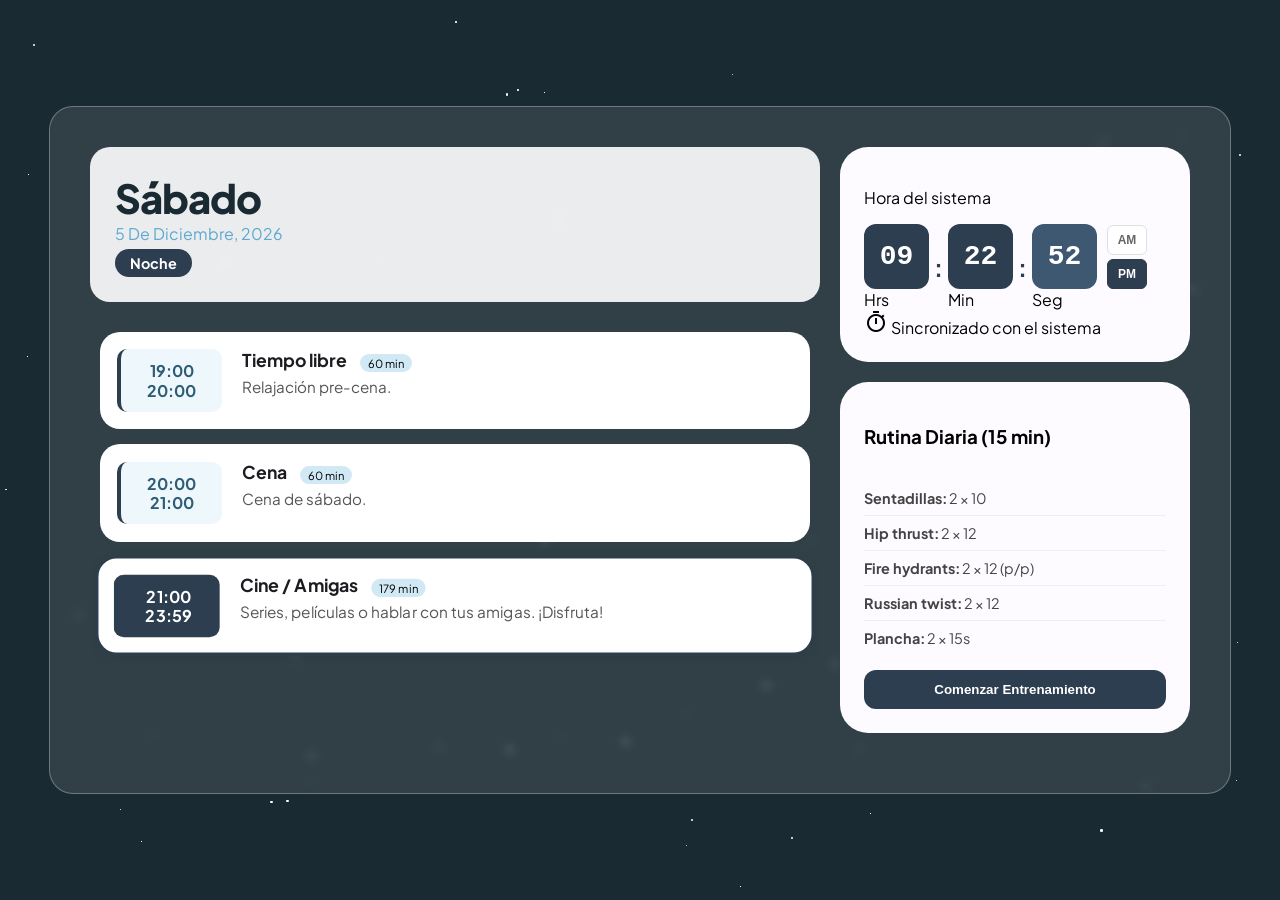
==== index.html @ 940fd36d "primer commit" ====
<!doctype html>
<html lang="es">

<head>
  <meta charset="UTF-8" />
  <meta name="viewport" content="width=device-width, initial-scale=1.0" />
  <title>New year New me</title>
  <link rel="stylesheet" href="style.css" />
  <link href="https://fonts.googleapis.com/icon?family=Material+Icons" rel="stylesheet" />
  <link rel="icon" type="image/png" href="assets/a1.png">
</head>

<body>
  <div id="stars-container"></div>

  <div class="main-container">
    <section class="tasks-section">
      <div class="header-main-card">
        <div class="date-info">
          <h2 id="current-day-title">Lunes</h2>
          <p id="current-full-date" class="date-subtitle">7 de marzo, 2026</p>
        </div>
        <div class="time-phase-badge" id="phase-badge">Mañana</div>
      </div>

      <div id="schedule-container" class="scrollable-list"></div>
    </section>

    <aside class="widgets-section">
      <div class="widget time-picker">
        <p class="label">Hora del sistema</p>
        <div class="time-inputs">
          <div class="time-box">
            <div id="hour-display" class="time-val">00</div>
            <span>Hrs</span>
          </div>
          <div class="separator">:</div>
          <div class="time-box">
            <div id="minute-display" class="time-val">00</div>
            <span>Min</span>
          </div>
          <div class="separator">:</div>
          <div class="time-box">
            <div id="second-display" class="time-val sec">00</div>
            <span>Seg</span>
          </div>
          <div class="am-pm">
            <button id="am-indicator">AM</button>
            <button id="pm-indicator">PM</button>
          </div>
        </div>
        <div class="widget-footer">
          <span class="material-icons">timer</span>
          <span class="sync-text">Sincronizado con el sistema</span>
        </div>
      </div>

      <div class="widget dialog-card">
        <div class="exercise-panel">
          <h3>Rutina Diaria (15 min)</h3>
          <ul class="exercise-list">
            <li><strong>Sentadillas:</strong> 2 × 10</li>
            <li><strong>Hip thrust:</strong> 2 × 12</li>
            <li><strong>Fire hydrants:</strong> 2 × 12 (p/p)</li>
            <li><strong>Russian twist:</strong> 2 × 12</li>
            <li><strong>Plancha:</strong> 2 × 15s</li>
          </ul>
          <button id="start-workout" class="btn-primary" onclick="window.location.href ='entrenamiento.html'"> Comenzar
            Entrenamiento </button>
        </div>
      </div>
    </aside>
  </div>

  <script src="index.js"></script>
</body>

</html>
---- style.css ----
/* =========================================
   1. FUENTES Y VARIABLES GLOBALES
   ========================================= */
@import url('https://fonts.googleapis.com/css2?family=Plus+Jakarta+Sans:wght@400;600;800&display=swap');

:root {
    /* Colores base que el JS sobreescribirá según la hora */
    --bg-actual: #4699c2;       /* Fondo de la página */
    --reloj-actual: #7dc3e6;    /* Color de los bloques del reloj */
    --reloj-sec: #5da9d1;       /* Color del bloque de segundos */
    --accent-blue: #7dc3e6;
    --card-bg: #fdfbff;
    --text-main: #1c1b1f;
    
    /* Paleta Sunset (para referencia) */
    --sunset-orange: #ff7e5f;
    --sunset-pink: #feb47b;
    --sunset-red: #e94e33;
}

/* =========================================
   2. ESTILOS DE CUERPO Y ESTRUCTURA
   ========================================= */

   body, html {
    overflow-x: hidden; /* Bloquea el movimiento lateral */
    width: 100%;
}


body {
    font-family: 'Plus Jakarta Sans', sans-serif;
    background-color: var(--bg-actual); /* Cambia por JS */
    transition: background-color 0.8s ease; /* Transición suave */
    display: flex;
    justify-content: center;
    align-items: center;
    min-height: 100vh;
    margin: 0;
}

.main-container {
    display: grid;
    grid-template-columns: 1fr 350px;
    gap: 20px;
    width: 90%;
    max-width: 1100px;
    padding: 40px;
    background: rgba(255, 255, 255, 0.1);
    border-radius: 24px;
    border: 1px solid rgba(255,255,255,0.3);
    backdrop-filter: blur(5px);
    z-index: 1;
}

/* =========================================
   3. CABECERA Y FECHA
   ========================================= */
.header-main-card {
    display: flex;
    flex-direction: column;
    align-items: flex-start;
    gap: 5px;
    padding: 25px;
    background: rgba(255, 255, 255, 0.9);
    border-radius: 20px;
    margin-bottom: 20px;
}

h2#current-day-title {
    font-weight: 800;
    font-size: 2.5rem;
    letter-spacing: -1px;
    margin: 0;
    color: #1a2a33;
}

#current-full-date {
    font-weight: 400;
    font-size: 1rem;
    color: #5da9d1;
    margin: 0;
    text-transform: capitalize;
}

.time-phase-badge {
    background: var(--reloj-actual); /* Cambia por JS */
    color: white;
    padding: 5px 15px;
    border-radius: 20px;
    font-size: 0.9em;
    font-weight: bold;
    transition: background 0.5s ease;
}

/* =========================================
   4. RELOJ (WIDGET)
   ========================================= */
.widget {
    background: var(--card-bg);
    border-radius: 28px;
    padding: 24px;
    margin-bottom: 20px;
}

.time-inputs {
    display: flex;
    align-items: center;
    gap: 5px;
    margin-top: 15px;
}

/* Bloques con número (Mantenemos fondo y color blanco) */
.time-val {
    font-family: 'Courier New', Courier, monospace;
    width: 65px;
    height: 65px;
    background-color: var(--reloj-actual) !important; /* Dinámico por JS */
    border-radius: 12px;
    font-size: 28px;
    font-weight: bold;
    display: flex;
    justify-content: center;
    align-items: center;
    color: white !important;
    transition: background-color 0.5s ease;
}

.time-val.sec {
    background-color: var(--reloj-sec) !important; /* Dinámico por JS */
}

.separator {
    font-size: 24px;
    font-weight: bold;
    color: var(--reloj-actual);
    transition: color 0.5s ease;
}

/* Indicadores AM/PM */
.am-pm {
    display: flex;
    flex-direction: column;
    justify-content: center;
    gap: 4px;
    margin-left: 5px;
    margin-top: -20px;
}

.am-pm button {
    width: 40px;
    height: 30px;
    border: 1px solid #e0e0e0;
    background: white;
    font-size: 12px;
    font-weight: bold;
    border-radius: 6px;
    color: #666;
    pointer-events: none;
}

.am-pm button.active {
    background: var(--reloj-actual);
    color: white;
    border-color: var(--reloj-actual);
}

/* =========================================
   5. LISTA DE TAREAS Y SCROLL
   ========================================= */
.scrollable-list {
    max-height: 65vh;
    overflow-y: auto;
    padding-right: 10px;
}

.scrollable-list::-webkit-scrollbar {
    width: 6px;
}

.scrollable-list::-webkit-scrollbar-thumb {
    background: rgba(0,0,0,0.1);
    border-radius: 10px;
}

.task-card {
    width: 100%; /* Ocupa todo el ancho disponible del padre */
    display: flex;
    align-items: center;
    background: #fff;
    border-radius: 20px !important;
    padding: 15px;
    box-sizing: border-box; /* Fundamental: incluye el padding y borde en el ancho total */
    position: relative;
    border: 2px solid transparent; /* Reserva el espacio para cuando se active */
    transition: transform 0.3s ease, box-shadow 0.3s ease;
    overflow: hidden; /* Corta cualquier cosa que quiera generar scroll interno */
}

/* Ajuste específico para la Tarea Activa */
.task-card.active-now {
    border-color: var(--reloj-actual) !important;
    background-color: #fff;
    transform: scale(1.01);
    box-shadow: 0 4px 15px rgba(0,0,0,0.05);
}




/* Evita que el texto cause scrolls extraños */

.task-info {
    flex: 1; /* Ocupa el resto del espacio */
    padding-left: 20px; /* <--- Esto separa el texto del cuadro de las horas */
    display: flex;
    flex-direction: column;
    justify-content: center;
}

.task-info p {
    margin-top: 5px;
    color: #555;
    line-height: 1.4;
    font-size: 0.95rem;
}
/* Asegurar que el indicador lateral de la tarea activa resalte */
.task-card.active-now .time-tag {
    background: var(--reloj-actual);
    color: white;
}

.time-tag {
    background: #eef7fb;
    color: #2c5d75;
    padding: 12px 8px;
    border-radius: 10px;
    font-weight: bold;
    min-width: 85px;
    text-align: center;
    display: flex;
    flex-direction: column;
    justify-content: center;
    line-height: 1.2;
    border-left: 4px solid var(--reloj-actual);
}

.task-info strong {
    font-size: 1.1rem;
    color: var(--text-main);
}


.duration-pill {
    font-size: 0.7em;
    background: #d1e9f5;
    padding: 2px 8px;
    border-radius: 10px;
    margin-left: 10px;
    vertical-align: middle;
}

/* Tarea Activa (Resaltado dinámico) */

/* =========================================
   6. ESTRELLAS Y EFECTOS
   ========================================= */
#stars-container {
    position: fixed;
    top: 0;
    left: 0;
    width: 100%;
    height: 100%;
    z-index: 0;
    pointer-events: none;
    opacity: 0; /* JS la activa solo de noche */
    transition: opacity 2s ease;
}

.star {
    position: absolute;
    background: white;
    border-radius: 50%;
    animation: twinkle var(--duration) infinite ease-in-out;
}

@keyframes twinkle {
    0%, 100% { opacity: 0.3; transform: scale(1); }
    50% { opacity: 1; transform: scale(1.2); }
}

#schedule-container {
    width: 100%;
    display: flex;
    flex-direction: column;
    gap: 15px; /* Espacio uniforme entre tarjetas */
    padding: 10px;
    box-sizing: border-box;
    overflow-x: hidden; /* Elimina cualquier scroll lateral accidental */
}

/* Si tenías alguna regla que quitaba bordes al primero, la anulamos */
#schedule-container .task-card:first-child {
    border-top-left-radius: 20px !important;
    border-top-right-radius: 20px !important;
}

.exercise-panel {
    display: flex;
    flex-direction: column;
    height: 100%;
    justify-content: space-between;
}

.exercise-list {
    list-style: none;
    padding: 0;
    margin: 15px 0;
}

.exercise-list li {
    padding: 8px 0;
    border-bottom: 1px solid #eee;
    font-size: 0.9rem;
    color: #444;
}

.exercise-list li:last-child {
    border-bottom: none;
}

.btn-primary {
    background-color: var(--reloj-actual); /* Se adapta al color del día/tarde/noche */
    color: white;
    border: none;
    padding: 12px;
    border-radius: 12px;
    font-weight: bold;
    cursor: pointer;
    transition: transform 0.2s, background 0.3s;
    width: 100%;
}

.btn-primary:hover {
    transform: translateY(-2px);
    filter: brightness(1.1);
}
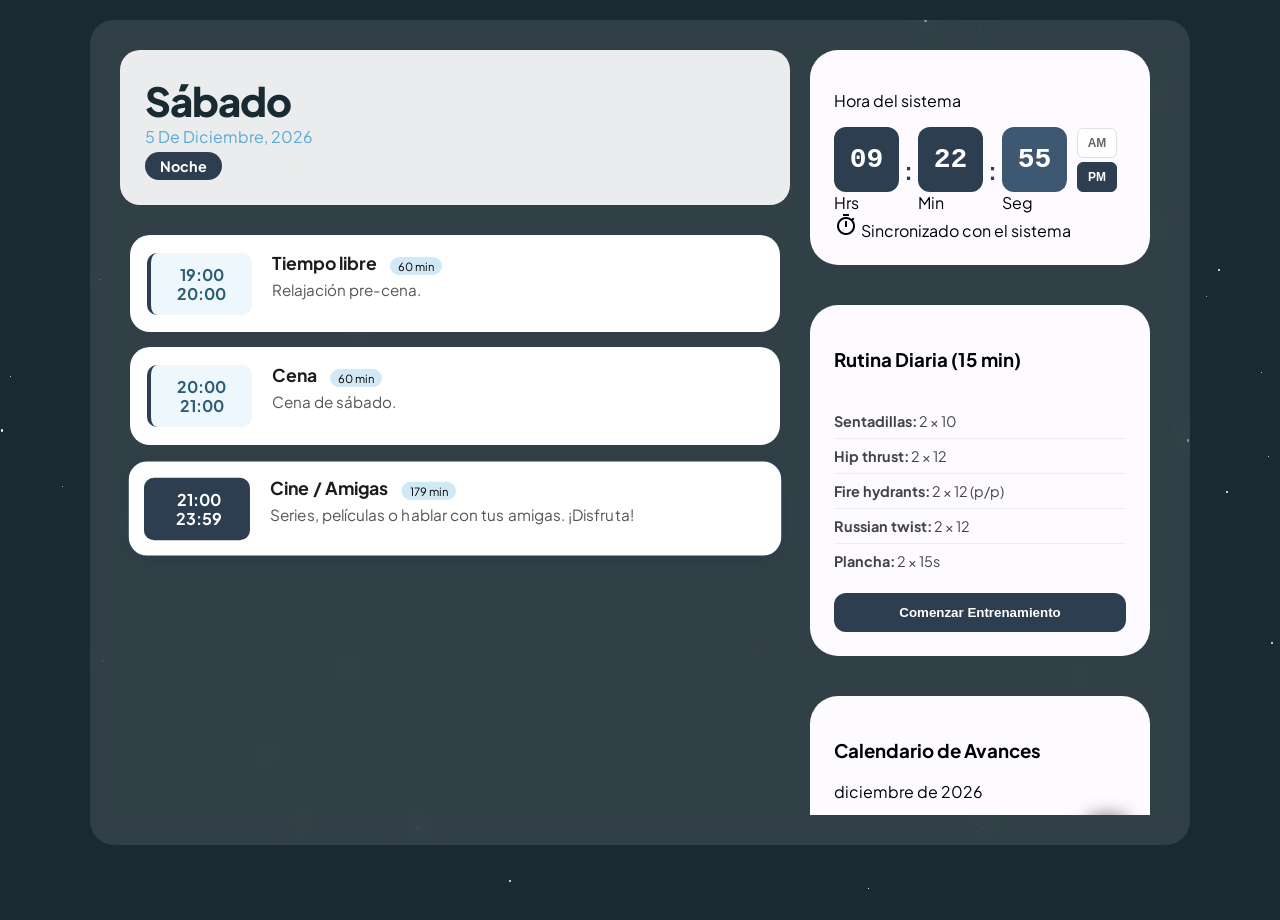
==== commit 48f81735: "Funcion del calendario" ====
--- a/index.html
+++ b/index.html
@@ -1,78 +1,124 @@
 <!doctype html>
 <html lang="es">
+  <head>
+    <meta charset="UTF-8" />
+    <meta name="viewport" content="width=device-width, initial-scale=1.0" />
+    <title>New year New me</title>
+    <link rel="stylesheet" href="style.css" />
+    <link
+      href="https://fonts.googleapis.com/icon?family=Material+Icons"
+      rel="stylesheet"
+    />
+    <link rel="icon" type="image/png" href="assets/a1.png" />
+  </head>
 
-<head>
-  <meta charset="UTF-8" />
-  <meta name="viewport" content="width=device-width, initial-scale=1.0" />
-  <title>New year New me</title>
-  <link rel="stylesheet" href="style.css" />
-  <link href="https://fonts.googleapis.com/icon?family=Material+Icons" rel="stylesheet" />
-  <link rel="icon" type="image/png" href="assets/a1.png">
-</head>
+  <body>
+    <div id="stars-container"></div>
 
-<body>
-  <div id="stars-container"></div>
+    <div class="main-container">
+      <section class="tasks-section">
+        <div class="header-main-card">
+          <div class="date-info">
+            <h2 id="current-day-title">Lunes</h2>
+            <p id="current-full-date" class="date-subtitle">7 de marzo, 2026</p>
+          </div>
+          <div class="time-phase-badge" id="phase-badge">Mañana</div>
+        </div>
 
-  <div class="main-container">
-    <section class="tasks-section">
-      <div class="header-main-card">
-        <div class="date-info">
-          <h2 id="current-day-title">Lunes</h2>
-          <p id="current-full-date" class="date-subtitle">7 de marzo, 2026</p>
-        </div>
-        <div class="time-phase-badge" id="phase-badge">Mañana</div>
-      </div>
+        <div id="schedule-container" class="scrollable-list"></div>
+      </section>
 
-      <div id="schedule-container" class="scrollable-list"></div>
-    </section>
-
-    <aside class="widgets-section">
-      <div class="widget time-picker">
-        <p class="label">Hora del sistema</p>
-        <div class="time-inputs">
-          <div class="time-box">
-            <div id="hour-display" class="time-val">00</div>
-            <span>Hrs</span>
+      <aside class="widgets-section">
+        <div class="widget time-picker">
+          <p class="label">Hora del sistema</p>
+          <div class="time-inputs">
+            <div class="time-box">
+              <div id="hour-display" class="time-val">00</div>
+              <span>Hrs</span>
+            </div>
+            <div class="separator">:</div>
+            <div class="time-box">
+              <div id="minute-display" class="time-val">00</div>
+              <span>Min</span>
+            </div>
+            <div class="separator">:</div>
+            <div class="time-box">
+              <div id="second-display" class="time-val sec">00</div>
+              <span>Seg</span>
+            </div>
+            <div class="am-pm">
+              <button id="am-indicator">AM</button>
+              <button id="pm-indicator">PM</button>
+            </div>
           </div>
-          <div class="separator">:</div>
-          <div class="time-box">
-            <div id="minute-display" class="time-val">00</div>
-            <span>Min</span>
-          </div>
-          <div class="separator">:</div>
-          <div class="time-box">
-            <div id="second-display" class="time-val sec">00</div>
-            <span>Seg</span>
-          </div>
-          <div class="am-pm">
-            <button id="am-indicator">AM</button>
-            <button id="pm-indicator">PM</button>
+          <div class="widget-footer">
+            <span class="material-icons">timer</span>
+            <span class="sync-text">Sincronizado con el sistema</span>
           </div>
         </div>
-        <div class="widget-footer">
-          <span class="material-icons">timer</span>
-          <span class="sync-text">Sincronizado con el sistema</span>
+
+        <div class="widget dialog-card">
+          <div class="exercise-panel">
+            <h3>Rutina Diaria (15 min)</h3>
+            <ul class="exercise-list">
+              <li><strong>Sentadillas:</strong> 2 × 10</li>
+              <li><strong>Hip thrust:</strong> 2 × 12</li>
+              <li><strong>Fire hydrants:</strong> 2 × 12 (p/p)</li>
+              <li><strong>Russian twist:</strong> 2 × 12</li>
+              <li><strong>Plancha:</strong> 2 × 15s</li>
+            </ul>
+            <button
+              id="start-workout"
+              class="btn-primary"
+              onclick="window.location.href = 'entrenamiento.html'"
+            >
+              Comenzar Entrenamiento
+            </button>
+          </div>
         </div>
-      </div>
 
-      <div class="widget dialog-card">
-        <div class="exercise-panel">
-          <h3>Rutina Diaria (15 min)</h3>
-          <ul class="exercise-list">
-            <li><strong>Sentadillas:</strong> 2 × 10</li>
-            <li><strong>Hip thrust:</strong> 2 × 12</li>
-            <li><strong>Fire hydrants:</strong> 2 × 12 (p/p)</li>
-            <li><strong>Russian twist:</strong> 2 × 12</li>
-            <li><strong>Plancha:</strong> 2 × 15s</li>
-          </ul>
-          <button id="start-workout" class="btn-primary" onclick="window.location.href ='entrenamiento.html'"> Comenzar
-            Entrenamiento </button>
+        <div class="widget calendar-widget">
+          <h3>Calendario de Avances</h3>
+          <div class="calendar-header">
+            <span id="month-year"></span>
+          </div>
+          <div class="calendar-grid" id="calendar-days"></div>
+
+          <div id="photo-modal" class="modal">
+            <div class="modal-content">
+              <h4 id="selected-date-text" style="margin-top: 0; color: #333">
+                Día Seleccionado
+              </h4>
+              <div id="photo-preview"></div>
+              <div class="modal-footer">
+                <input
+                  type="file"
+                  id="upload-photo"
+                  accept="image/*"
+                  style="display: none"
+                />
+                <button
+                  class="btn-primary"
+                  onclick="document.getElementById('upload-photo').click()"
+                >
+                  Subir Avance
+                </button>
+                <button
+                  id="btn-delete"
+                  class="btn-delete"
+                  onclick="deletePhoto()"
+                  style="display: none"
+                >
+                  Eliminar Foto
+                </button>
+                <button class="btn-close" onclick="closeModal()">Cerrar</button>
+              </div>
+            </div>
+          </div>
         </div>
-      </div>
-    </aside>
-  </div>
+      </aside>
+    </div>
 
-  <script src="index.js"></script>
-</body>
-
-</html>+    <script src="index.js"></script>
+  </body>
+</html>
--- a/style.css
+++ b/style.css
@@ -1,6 +1,4 @@
-/* =========================================
-   1. FUENTES Y VARIABLES GLOBALES
-   ========================================= */
+/*! 1. FUENTES Y VARIABLES GLOBALES*/
 @import url('https://fonts.googleapis.com/css2?family=Plus+Jakarta+Sans:wght@400;600;800&display=swap');
 
 :root {
@@ -18,44 +16,40 @@
     --sunset-red: #e94e33;
 }
 
-/* =========================================
-   2. ESTILOS DE CUERPO Y ESTRUCTURA
-   ========================================= */
-
-   body, html {
-    overflow-x: hidden; /* Bloquea el movimiento lateral */
-    width: 100%;
-}
-
+/*! 2. ESTILOS DE CUERPO Y ESTRUCTURA*/
+
+html, body {
+    margin: 0;
+    padding: 0;
+    width: 100%;
+    height: 100vh;
+    overflow: hidden; /* Bloquea el scroll de TODA la página */
+}
 
 body {
     font-family: 'Plus Jakarta Sans', sans-serif;
-    background-color: var(--bg-actual); /* Cambia por JS */
-    transition: background-color 0.8s ease; /* Transición suave */
-    display: flex;
-    justify-content: center;
-    align-items: center;
-    min-height: 100vh;
-    margin: 0;
+    background-color: var(--bg-actual);
+    transition: background-color 0.8s ease;
+    display: flex;
+    justify-content: center;
+    align-items: flex-start; /* Alinea al inicio para que no se corte arriba */
+    padding-top: 20px;
 }
 
 .main-container {
     display: grid;
     grid-template-columns: 1fr 350px;
     gap: 20px;
-    width: 90%;
+    width: 95%;
     max-width: 1100px;
-    padding: 40px;
+    max-height: 95vh; /* El cuadro nunca será más alto que la pantalla */
+    padding: 30px;
     background: rgba(255, 255, 255, 0.1);
     border-radius: 24px;
-    border: 1px solid rgba(255,255,255,0.3);
-    backdrop-filter: blur(5px);
-    z-index: 1;
-}
-
-/* =========================================
-   3. CABECERA Y FECHA
-   ========================================= */
+    backdrop-filter: blur(10px);
+    box-sizing: border-box;
+}
+/*! 3. CABECERA Y FECHA */
 .header-main-card {
     display: flex;
     flex-direction: column;
@@ -93,9 +87,7 @@
     transition: background 0.5s ease;
 }
 
-/* =========================================
-   4. RELOJ (WIDGET)
-   ========================================= */
+/*! 4. RELOJ (WIDGET) */
 .widget {
     background: var(--card-bg);
     border-radius: 28px;
@@ -110,12 +102,12 @@
     margin-top: 15px;
 }
 
-/* Bloques con número (Mantenemos fondo y color blanco) */
+
 .time-val {
     font-family: 'Courier New', Courier, monospace;
     width: 65px;
     height: 65px;
-    background-color: var(--reloj-actual) !important; /* Dinámico por JS */
+    background-color: var(--reloj-actual) !important; 
     border-radius: 12px;
     font-size: 28px;
     font-weight: bold;
@@ -137,7 +129,7 @@
     transition: color 0.5s ease;
 }
 
-/* Indicadores AM/PM */
+/*? AM/PM */
 .am-pm {
     display: flex;
     flex-direction: column;
@@ -165,39 +157,70 @@
     border-color: var(--reloj-actual);
 }
 
-/* =========================================
-   5. LISTA DE TAREAS Y SCROLL
-   ========================================= */
+.widgets-section {
+    display: flex;
+    flex-direction: column;
+    gap: 20px;
+    height: 100%; 
+    max-height: 85vh; /* Altura máxima para que aparezca el scroll */
+    overflow-y: auto;  /* ¡ESTO ACTIVA EL SCROLL EN EL PANEL DERECHO! */
+    padding-right: 10px;
+}
+
+
+.widgets-section::-webkit-scrollbar {
+    width: 5px;
+}
+
+.widgets-section::-webkit-scrollbar-thumb {
+    background: rgba(255, 255, 255, 0.2);
+    border-radius: 10px;
+}
+
+.widget {
+    background: var(--card-bg);
+    border-radius: 28px;
+    padding: 24px;
+    flex-shrink: 0; 
+}
+
+
+
+/*! 5. LISTA DE TAREAS Y SCROLL (UNIFICADO)*/
+
 .scrollable-list {
-    max-height: 65vh;
+    display: flex;
+    flex-direction: column;
+    gap: 15px;
+    padding: 10px 15px 10px 0;
+    box-sizing: border-box;
+    /* Esto evita que la página crezca infinitamente */
+    max-height: 70vh; 
     overflow-y: auto;
-    padding-right: 10px;
-}
+    overflow-x: hidden;
+}
+
 
 .scrollable-list::-webkit-scrollbar {
     width: 6px;
 }
-
 .scrollable-list::-webkit-scrollbar-thumb {
-    background: rgba(0,0,0,0.1);
+    background: rgba(255, 255, 255, 0.3);
     border-radius: 10px;
 }
 
 .task-card {
-    width: 100%; /* Ocupa todo el ancho disponible del padre */
+    width: 100%;
     display: flex;
     align-items: center;
     background: #fff;
     border-radius: 20px !important;
     padding: 15px;
-    box-sizing: border-box; /* Fundamental: incluye el padding y borde en el ancho total */
-    position: relative;
-    border: 2px solid transparent; /* Reserva el espacio para cuando se active */
-    transition: transform 0.3s ease, box-shadow 0.3s ease;
-    overflow: hidden; /* Corta cualquier cosa que quiera generar scroll interno */
-}
-
-/* Ajuste específico para la Tarea Activa */
+    box-sizing: border-box;
+    border: 2px solid transparent;
+    transition: transform 0.3s ease;
+}
+
 .task-card.active-now {
     border-color: var(--reloj-actual) !important;
     background-color: #fff;
@@ -205,14 +228,9 @@
     box-shadow: 0 4px 15px rgba(0,0,0,0.05);
 }
 
-
-
-
-/* Evita que el texto cause scrolls extraños */
-
 .task-info {
-    flex: 1; /* Ocupa el resto del espacio */
-    padding-left: 20px; /* <--- Esto separa el texto del cuadro de las horas */
+    flex: 1; 
+    padding-left: 20px; 
     display: flex;
     flex-direction: column;
     justify-content: center;
@@ -224,7 +242,8 @@
     line-height: 1.4;
     font-size: 0.95rem;
 }
-/* Asegurar que el indicador lateral de la tarea activa resalte */
+
+
 .task-card.active-now .time-tag {
     background: var(--reloj-actual);
     color: white;
@@ -260,11 +279,8 @@
     vertical-align: middle;
 }
 
-/* Tarea Activa (Resaltado dinámico) */
-
-/* =========================================
-   6. ESTRELLAS Y EFECTOS
-   ========================================= */
+
+/*! 6. ESTRELLAS Y EFECTOS */
 #stars-container {
     position: fixed;
     top: 0;
@@ -293,13 +309,24 @@
     width: 100%;
     display: flex;
     flex-direction: column;
-    gap: 15px; /* Espacio uniforme entre tarjetas */
+    gap: 15px;
     padding: 10px;
     box-sizing: border-box;
-    overflow-x: hidden; /* Elimina cualquier scroll lateral accidental */
-}
-
-/* Si tenías alguna regla que quitaba bordes al primero, la anulamos */
+    max-height: 60vh; 
+    overflow-y: auto;  
+    overflow-x: hidden;
+}
+
+#schedule-container::-webkit-scrollbar {
+    width: 6px;
+}
+
+#schedule-container::-webkit-scrollbar-thumb {
+    background: rgba(0, 0, 0, 0.1);
+    border-radius: 10px;
+}
+
+
 #schedule-container .task-card:first-child {
     border-top-left-radius: 20px !important;
     border-top-right-radius: 20px !important;
@@ -330,7 +357,7 @@
 }
 
 .btn-primary {
-    background-color: var(--reloj-actual); /* Se adapta al color del día/tarde/noche */
+    background-color: var(--reloj-actual); 
     color: white;
     border: none;
     padding: 12px;
@@ -344,4 +371,206 @@
 .btn-primary:hover {
     transform: translateY(-2px);
     filter: brightness(1.1);
-}+}
+
+@media (max-width: 850px) {
+    html, body {
+        overflow-y: auto !important;
+        height: auto !important;
+        min-height: 100vh;
+    }
+
+    body {
+        display: block; 
+        padding: 15px;
+        box-sizing: border-box;
+    }
+
+
+    .main-container {
+        display: flex;
+        flex-direction: column; 
+        width: 100%;
+        max-width: none;
+        max-height: none; 
+        padding: 20px;
+        margin: 0 auto; 
+        gap: 25px;
+        box-sizing: border-box;
+        backdrop-filter: blur(10px);
+        background: rgba(255, 255, 255, 0.1);
+        border: 1px solid rgba(255,255,255,0.3);
+    }
+
+   
+    .tasks-section {
+        order: 1; 
+        width: 100%;
+    }
+
+    .widgets-section {
+        order: 2; /* Segundo en aparecer */
+        max-height: none !important;
+        overflow: visible !important;
+        padding-right: 0;
+    }
+
+    .scrollable-list {
+        max-height: 65vh; 
+        overflow-y: auto;
+        overflow-x: hidden;
+        padding-right: 5px;
+        display: flex;
+        flex-direction: column;
+        gap: 12px;
+    }
+
+    .time-inputs {
+        justify-content: center;
+    }
+}
+
+
+@media (max-width: 400px) {
+    .time-val {
+        width: 45px;
+        height: 45px;
+        font-size: 18px;
+    }
+    
+    .time-tag {
+        min-width: 60px;
+        font-size: 0.75rem;
+    }
+}
+.calendar-grid {
+    display: grid;
+    grid-template-columns: repeat(7, 1fr);
+    gap: 5px;
+    margin-top: 15px;
+}
+
+.calendar-day {
+    aspect-ratio: 1;
+    display: flex;
+    align-items: center;
+    justify-content: center;
+    font-size: 0.8rem;
+    cursor: pointer;
+    border-radius: 8px;
+    background: rgba(255, 255, 255, 0.5);
+    transition: 0.3s;
+}
+
+.calendar-day:hover {
+    background: var(--reloj-actual);
+    color: white;
+}
+
+
+.day-has-photo {
+    border: 2px solid #feb47b; 
+    font-weight: bold;
+}
+
+
+
+
+/* --- MODAL ESTILIZADO Y COMPACTO --- */
+.modal {
+    display: none;
+    position: fixed;
+    top: 0; left: 0; width: 100%; height: 100%;
+    background: rgba(0,0,0,0.6); 
+    z-index: 1000;
+    justify-content: center;
+    align-items: center;
+    backdrop-filter: blur(5px); 
+}
+
+.modal-content {
+    background: #fdfbff; 
+    padding: 20px;
+    border-radius: 20px;
+    text-align: center;
+    width: 90%;
+    max-width: 300px; 
+    box-shadow: 0 5px 20px rgba(0,0,0,0.2);
+}
+
+
+#photo-preview img {
+    width: 100%;
+    height: 180px; 
+    object-fit: cover; 
+    border-radius: 12px;
+    margin-bottom: 15px;
+}
+
+
+.modal-content .btn-primary {
+    background-color: var(--reloj-actual); 
+    color: white;
+    border: none;
+    padding: 10px 20px;
+    border-radius: 10px;
+    cursor: pointer;
+    margin: 5px;
+    font-weight: bold;
+    width: auto;
+}
+
+.modal-content button:hover {
+    filter: brightness(1.1);
+}
+
+.modal-content {
+    background: #fdfbff;
+    padding: 25px;
+    border-radius: 24px;
+    text-align: center;
+    width: 95%;
+    max-width: 450px; 
+}
+
+#photo-preview img {
+    width: 100%;
+    max-height: 350px;
+    object-fit: contain; 
+    border-radius: 15px;
+    background: #eee;
+    margin-bottom: 20px;
+}
+
+
+.btn-delete {
+    background-color: #ff5f5f; 
+    color: white;
+    border: none;
+    padding: 10px 15px;
+    border-radius: 12px;
+    cursor: pointer;
+    font-weight: 600;
+}
+
+.btn-close {
+    background-color: #d1d1d1; 
+    color: #444;
+    border: none;
+    padding: 10px 15px;
+    border-radius: 12px;
+    cursor: pointer;
+}
+
+/* --- ESTILO ÚNICO PARA EL DÍA ACTUAL --- */
+.calendar-day.today {
+    background-color: #6bcef9 !important; /* Negro profundo para resaltar sí o sí */
+    color: #ffffff !important;
+    font-weight: 800 !important;
+    border: 2px solid #ffffff !important;
+    transform: scale(1.1);
+    box-shadow: 0 0 15px rgba(0,0,0,0.5);
+    position: relative;
+    z-index: 10;
+}
+
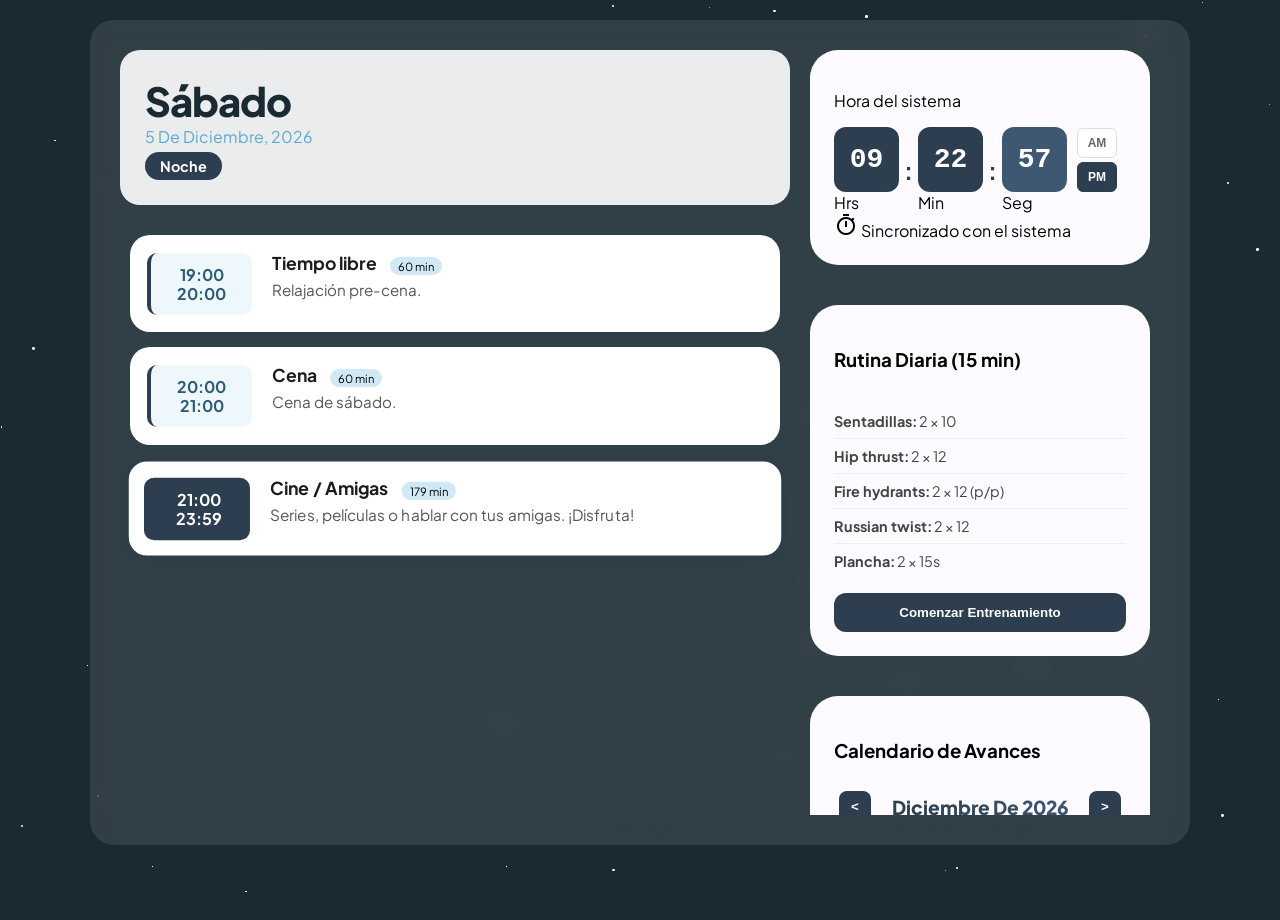
==== commit f84613d6: "subir cambios" ====
--- a/index.html
+++ b/index.html
@@ -77,12 +77,21 @@
           </div>
         </div>
 
-        <div class="widget calendar-widget">
-          <h3>Calendario de Avances</h3>
-          <div class="calendar-header">
-            <span id="month-year"></span>
-          </div>
-          <div class="calendar-grid" id="calendar-days"></div>
+       <div class="widget calendar-widget">
+    <h3>Calendario de Avances</h3>
+    <div class="calendar-header">
+        <button onclick="changeMonth(-1)" class="btn-nav"><</button>
+        <span id="month-year"></span>
+        <button onclick="changeMonth(1)" class="btn-nav">></button>
+    </div>
+
+    <div class="calendar-weekdays">
+        <div>Do</div><div>Lu</div><div>Ma</div><div>Mi</div><div>Ju</div><div>Vi</div><div>Sá</div>
+    </div>
+
+    <div id="calendar-days" class="calendar-grid"></div>
+
+    </div>
 
           <div id="photo-modal" class="modal">
             <div class="modal-content">
--- a/style.css
+++ b/style.css
@@ -272,7 +272,7 @@
 
 .duration-pill {
     font-size: 0.7em;
-    background: #d1e9f5;
+    background: hsl(200, 64%, 89%);
     padding: 2px 8px;
     border-radius: 10px;
     margin-left: 10px;
@@ -574,3 +574,116 @@
     z-index: 10;
 }
 
+.calendar-day {
+    aspect-ratio: 1;
+    display: flex;
+    align-items: center;
+    justify-content: center;
+    font-size: 0.8rem;
+    cursor: pointer;
+    border-radius: 8px;
+    background: rgba(255, 255, 255, 0.5);
+    transition: 0.3s;
+    
+}
+
+.calendar-day:hover {
+    background: var(--reloj-actual);
+    color: white;
+}
+
+
+.day-has-photo {
+    border: 2px solid #feb47b; 
+    font-weight: bold;
+}
+/* Esto organiza los números en 7 columnas */
+.calendar-grid {
+    display: grid !important;
+    grid-template-columns: repeat(7, 1fr) !important;
+    gap: 8px;
+    margin-top: 10px;
+}
+
+/* Para que los nombres de los días (Lu, Ma...) también se alineen */
+.calendar-weekdays {
+    display: grid;
+    grid-template-columns: repeat(7, 1fr);
+    text-align: center;
+    font-size: 0.75rem;
+    font-weight: 800;
+    margin-top: 15px;
+    color: var(--reloj-actual);
+    opacity: 0.7;
+}
+
+/* Ajuste para que los días no se vean pegados */
+.calendar-day {
+    aspect-ratio: 1 / 1;
+    display: flex;
+    align-items: center;
+    justify-content: center;
+    font-size: 0.85rem;
+    border-radius: 12px; /* Más redondeado, estilo moderno */
+    background: rgba(255, 255, 255, 0.8);
+    transition: all 0.2s ease;
+}
+
+.calendar-header {
+    display: flex;
+    justify-content: space-between; /* Separa botones a los extremos */
+    align-items: center;
+    padding: 10px 5px;
+    margin-bottom: 10px;
+}
+
+#month-year {
+    font-weight: 800;
+    font-size: 1.1rem;
+    color: var(--text-main);
+    text-transform: capitalize; /* Para que 'marzo' salga con 'M' mayúscula */
+}
+
+.btn-nav {
+    background: var(--reloj-actual);
+    color: white;
+    border: none;
+    border-radius: 8px;
+    width: 32px;
+    height: 32px;
+    cursor: pointer;
+    font-weight: bold;
+    display: flex;
+    justify-content: center;
+    align-items: center;
+    transition: 0.3s ease;
+}
+
+.btn-nav:hover {
+    filter: brightness(1.2);
+    transform: scale(1.1);
+}
+
+.calendar-day.empty {
+    background: transparent;
+    cursor: default;
+}
+
+#month-year {
+    /* Usamos las dos variables que tu JS ya cambia automáticamente */
+    background: linear-gradient(45deg, var(--reloj-actual), var(--reloj-sec));
+    -webkit-background-clip: text;
+    -webkit-text-fill-color: transparent;
+    
+    font-weight: 800;
+    font-size: 1.2rem;
+    text-transform: capitalize;
+    display: inline-block;
+}
+
+label.btn-primary {
+    display: inline-block; /* Para que respete el padding */
+    margin-top: 10px;
+    cursor: pointer;
+    text-align: center;
+}
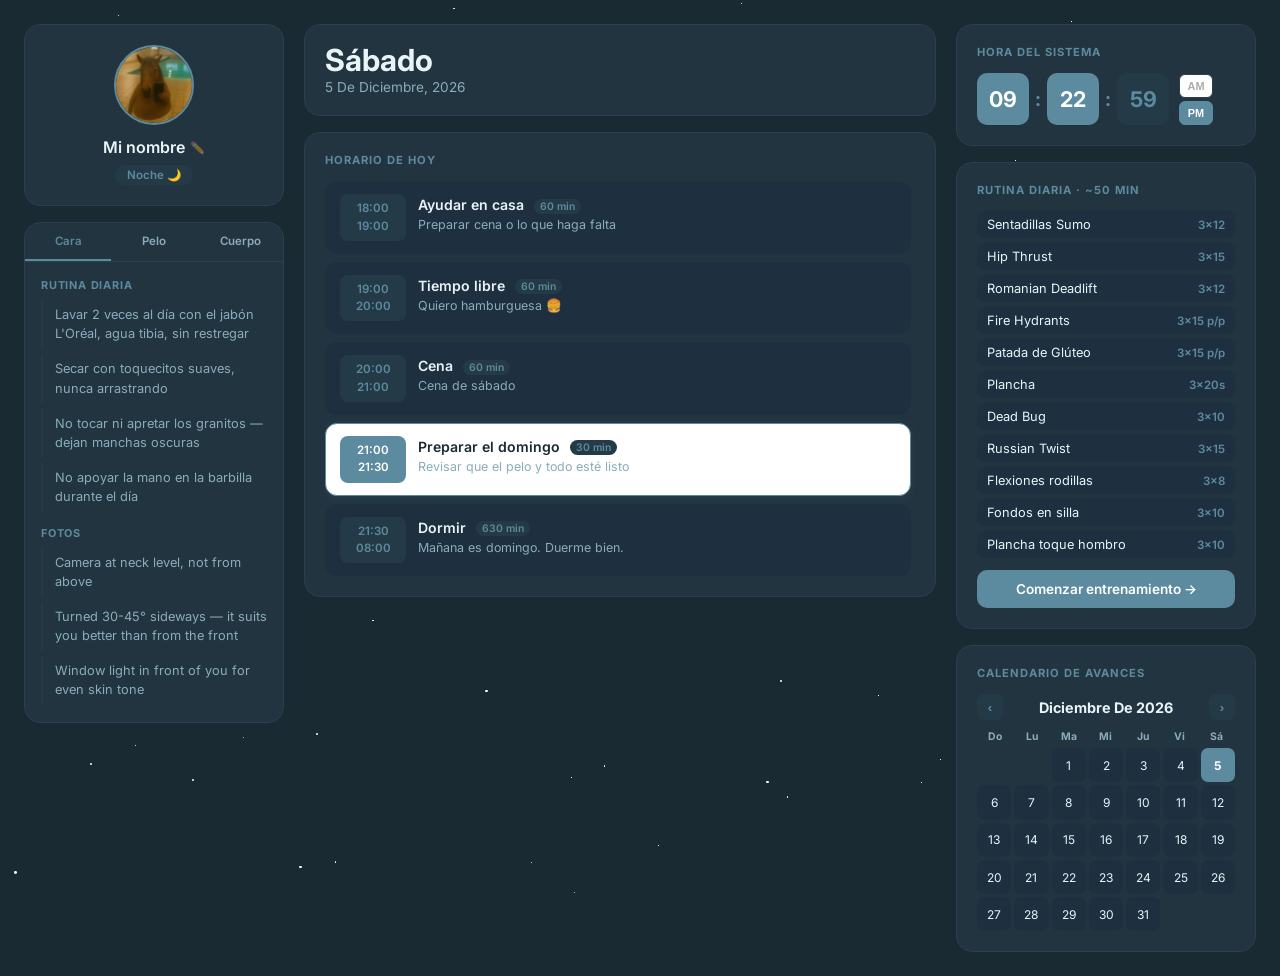
==== commit 7d354582: "rediseño" ====
--- a/index.html
+++ b/index.html
@@ -1,133 +1,476 @@
 <!doctype html>
 <html lang="es">
-  <head>
-    <meta charset="UTF-8" />
-    <meta name="viewport" content="width=device-width, initial-scale=1.0" />
-    <title>New year New me</title>
-    <link rel="stylesheet" href="style.css" />
-    <link
-      href="https://fonts.googleapis.com/icon?family=Material+Icons"
-      rel="stylesheet"
-    />
-    <link rel="icon" type="image/png" href="assets/a1.png" />
-  </head>
-
-  <body>
-    <div id="stars-container"></div>
-
-    <div class="main-container">
-      <section class="tasks-section">
-        <div class="header-main-card">
-          <div class="date-info">
-            <h2 id="current-day-title">Lunes</h2>
-            <p id="current-full-date" class="date-subtitle">7 de marzo, 2026</p>
+<head>
+  <meta charset="UTF-8"/>
+  <meta name="viewport" content="width=device-width, initial-scale=1.0"/>
+  <title>New Year New Me</title>
+  <link rel="preconnect" href="https://fonts.googleapis.com">
+  <link href="https://fonts.googleapis.com/css2?family=Inter:wght@300;400;500;600;700&display=swap" rel="stylesheet">
+  <link rel="icon" type="image/png" href="assets/a1.png"/>
+  <style>
+    :root {
+      --bg: #e8f4f8;
+      --accent: #4699c2;
+      --accent-light: #d4eaf5;
+      --accent-soft: #eaf5fb;
+      --text: #1a2a33;
+      --text-soft: #6b8a99;
+      --card: #ffffff;
+      --border: #e2eef4;
+      --radius: 16px;
+    }
+
+    *, *::before, *::after { box-sizing: border-box; margin: 0; padding: 0; }
+
+    body {
+      font-family: 'Inter', sans-serif;
+      background: var(--bg);
+      color: var(--text);
+      min-height: 100vh;
+      transition: background 1.2s ease;
+    }
+
+    #stars-container {
+      position: fixed; inset: 0; z-index: 0; pointer-events: none;
+      opacity: 0; transition: opacity 2s ease;
+    }
+    .star {
+      position: absolute; background: white; border-radius: 50%;
+      animation: twinkle var(--dur) infinite ease-in-out;
+    }
+    @keyframes twinkle {
+      0%,100% { opacity: 0.15; } 50% { opacity: 0.9; }
+    }
+
+    .app {
+      position: relative; z-index: 1;
+      display: grid;
+      grid-template-columns: 260px 1fr 300px;
+      gap: 20px;
+      padding: 24px;
+      max-width: 1280px;
+      margin: 0 auto;
+      min-height: 100vh;
+      align-items: start;
+    }
+
+    /* ── CARDS ── */
+    .card {
+      background: var(--card);
+      border-radius: var(--radius);
+      border: 1px solid var(--border);
+      padding: 20px;
+    }
+
+    /* ── SIDEBAR IZQUIERDO ── */
+    .sidebar-left { display: flex; flex-direction: column; gap: 16px; }
+
+    .profile-card { text-align: center; }
+    .avatar-wrap {
+      width: 80px; height: 80px;
+      margin: 0 auto 12px;
+      cursor: pointer; position: relative;
+    }
+    .avatar-wrap img {
+      width: 100%; height: 100%; border-radius: 50%; object-fit: cover;
+      border: 2.5px solid var(--accent);
+    }
+    .avatar-overlay {
+      position: absolute; inset: 0; border-radius: 50%;
+      background: rgba(0,0,0,0.25);
+      display: flex; align-items: center; justify-content: center;
+      font-size: 18px; opacity: 0; transition: 0.2s;
+    }
+    .avatar-wrap:hover .avatar-overlay { opacity: 1; }
+    #avatar-input { display: none; }
+
+    .profile-name {
+      font-size: 1rem; font-weight: 600; color: var(--text);
+      cursor: pointer;
+      display: flex; align-items: center; justify-content: center; gap: 5px;
+    }
+    .profile-name .edit-icon { font-size: 0.75rem; opacity: 0.4; }
+    #name-edit {
+      width: 100%; border: 1.5px solid var(--accent); border-radius: 8px;
+      padding: 6px 10px; font-size: 0.9rem; outline: none;
+      display: none; margin-top: 6px; text-align: center;
+      font-family: 'Inter', sans-serif;
+    }
+    .phase-pill {
+      display: inline-block; margin-top: 8px;
+      background: var(--accent-light); color: var(--accent);
+      font-size: 0.72rem; font-weight: 600;
+      padding: 3px 12px; border-radius: 20px;
+      transition: background 0.5s, color 0.5s;
+    }
+
+    /* TIPS */
+    .tips-card { padding: 0; overflow: hidden; }
+    .tips-tabs {
+      display: flex; border-bottom: 1px solid var(--border);
+    }
+    .tips-tab {
+      flex: 1; padding: 11px 4px;
+      font-size: 0.72rem; font-weight: 600;
+      text-align: center; cursor: pointer;
+      color: var(--text-soft);
+      border-bottom: 2px solid transparent;
+      transition: 0.2s;
+    }
+    .tips-tab.active { color: var(--accent); border-bottom-color: var(--accent); }
+
+    .tips-body { padding: 16px; max-height: 460px; overflow-y: auto; }
+    .tips-body::-webkit-scrollbar { width: 3px; }
+    .tips-body::-webkit-scrollbar-thumb { background: var(--border); border-radius: 3px; }
+
+    .tip-panel { display: none; }
+    .tip-panel.active { display: block; }
+
+    .tip-group-title {
+      font-size: 0.68rem; font-weight: 700; letter-spacing: 0.8px;
+      text-transform: uppercase; color: var(--accent);
+      margin: 14px 0 8px;
+    }
+    .tip-group-title:first-child { margin-top: 0; }
+
+    .tip-item {
+      font-size: 0.8rem; color: var(--text-soft); line-height: 1.5;
+      padding: 5px 0 5px 12px;
+      border-left: 2px solid var(--accent-light);
+      margin-bottom: 6px;
+    }
+
+    /* ── CENTRO ── */
+    .center-col { display: flex; flex-direction: column; gap: 16px; }
+
+    .date-card {
+      display: flex; align-items: center; justify-content: space-between;
+    }
+    .date-card h2 {
+      font-size: 1.9rem; font-weight: 700; color: var(--text); line-height: 1;
+    }
+    .date-card p { font-size: 0.85rem; color: var(--text-soft); margin-top: 4px; text-transform: capitalize; }
+
+    .schedule-card { padding: 20px; }
+    .section-label {
+      font-size: 0.7rem; font-weight: 700; letter-spacing: 1px;
+      text-transform: uppercase; color: var(--accent); margin-bottom: 14px;
+    }
+    #schedule-container {
+      display: flex; flex-direction: column; gap: 8px;
+      max-height: calc(100vh - 200px); overflow-y: auto; padding-right: 4px;
+    }
+    #schedule-container::-webkit-scrollbar { width: 3px; }
+    #schedule-container::-webkit-scrollbar-thumb { background: var(--border); border-radius: 3px; }
+
+    .task-card {
+      display: flex; align-items: stretch; gap: 12px;
+      background: var(--accent-soft);
+      border-radius: 12px; padding: 12px 14px;
+      border: 1.5px solid transparent;
+      transition: all 0.25s;
+    }
+    .task-card.active-now {
+      border-color: var(--accent);
+      background: white;
+      box-shadow: 0 2px 12px rgba(70,153,194,0.12);
+    }
+    .time-tag {
+      display: flex; flex-direction: column;
+      align-items: center; justify-content: center;
+      background: var(--accent-light);
+      border-radius: 8px; padding: 6px 10px;
+      min-width: 66px;
+      font-size: 0.72rem; font-weight: 600; color: var(--accent);
+      line-height: 1.5; text-align: center;
+      transition: background 0.3s, color 0.3s;
+    }
+    .task-card.active-now .time-tag { background: var(--accent); color: white; }
+    .task-info strong { font-size: 0.88rem; font-weight: 600; color: var(--text); }
+    .task-info p { font-size: 0.78rem; color: var(--text-soft); margin-top: 2px; line-height: 1.4; }
+    .duration-pill {
+      font-size: 0.65rem; font-weight: 600;
+      background: var(--accent-light); color: var(--accent);
+      padding: 1px 6px; border-radius: 8px;
+      margin-left: 6px; vertical-align: middle;
+    }
+
+    .task-card.active-now .task-info strong {
+    color: #1a2a33;
+}
+
+    /* ── SIDEBAR DERECHO ── */
+    .sidebar-right {
+      display: flex; flex-direction: column; gap: 16px;
+      position: sticky; top: 24px;
+    }
+
+    /* RELOJ */
+    .clock-row { display: flex; align-items: center; gap: 6px; margin-top: 10px; }
+    .time-block {
+      width: 52px; height: 52px;
+      background: var(--accent); border-radius: 10px;
+      display: flex; align-items: center; justify-content: center;
+      font-size: 1.35rem; font-weight: 700; color: white;
+      transition: background 0.5s;
+    }
+    .time-block.sec { background: var(--accent-light); color: var(--accent); }
+    .clock-sep { font-size: 1.2rem; font-weight: 700; color: var(--accent); }
+    .ampm-stack { display: flex; flex-direction: column; gap: 3px; margin-left: 4px; }
+    .ampm-stack button {
+      width: 34px; height: 24px; border: 1px solid var(--border);
+      background: white; border-radius: 6px;
+      font-size: 0.68rem; font-weight: 700; color: #aaa; cursor: default;
+    }
+    .ampm-stack button.active { background: var(--accent); color: white; border-color: var(--accent); }
+
+    /* ENTRENAMIENTO */
+    .workout-grid {
+      display: flex; flex-direction: column; gap: 5px; margin: 12px 0;
+    }
+    .workout-row {
+      display: flex; justify-content: space-between; align-items: center;
+      font-size: 0.8rem; color: var(--text);
+      padding: 6px 10px; background: var(--accent-soft); border-radius: 8px;
+    }
+    .workout-row span { font-size: 0.72rem; color: var(--accent); font-weight: 600; }
+
+    .btn-go {
+      width: 100%; background: var(--accent); color: white; border: none;
+      padding: 11px; border-radius: 10px;
+      font-size: 0.85rem; font-weight: 600; cursor: pointer;
+      transition: all 0.2s; font-family: 'Inter', sans-serif;
+    }
+    .btn-go:hover { filter: brightness(1.08); transform: translateY(-1px); }
+
+    /* CALENDARIO */
+    .cal-nav { display: flex; align-items: center; justify-content: space-between; margin-bottom: 10px; }
+    #month-year { font-size: 0.9rem; font-weight: 700; color: var(--text); text-transform: capitalize; }
+    .nav-btn {
+      width: 26px; height: 26px; background: var(--accent-light); color: var(--accent);
+      border: none; border-radius: 7px; font-weight: 700; cursor: pointer;
+      display: flex; align-items: center; justify-content: center; transition: 0.2s;
+    }
+    .nav-btn:hover { background: var(--accent); color: white; }
+    .cal-weekdays {
+      display: grid; grid-template-columns: repeat(7,1fr);
+      text-align: center; font-size: 0.65rem; font-weight: 700;
+      color: var(--text-soft); margin-bottom: 5px;
+    }
+    .calendar-grid { display: grid; grid-template-columns: repeat(7,1fr); gap: 3px; }
+    .calendar-day {
+      aspect-ratio: 1; display: flex; align-items: center; justify-content: center;
+      font-size: 0.75rem; border-radius: 7px; cursor: pointer;
+      background: var(--accent-soft); transition: 0.2s;
+    }
+    .calendar-day:hover { background: var(--accent); color: white; }
+    .calendar-day.today { background: var(--accent) !important; color: white !important; font-weight: 700; }
+    .calendar-day.day-has-photo { border: 2px solid #f4a261; font-weight: 700; }
+    .calendar-day.empty { background: transparent; cursor: default; }
+
+    /* MODAL */
+    .modal {
+      display: none; position: fixed; inset: 0;
+      background: rgba(0,0,0,0.4); z-index: 1000;
+      align-items: center; justify-content: center;
+      backdrop-filter: blur(4px);
+    }
+    .modal-inner {
+      background: white; border-radius: 20px;
+      padding: 24px; width: 90%; max-width: 360px; text-align: center;
+      box-shadow: 0 16px 50px rgba(0,0,0,0.15);
+    }
+    .modal-inner h4 { font-size: 0.95rem; font-weight: 700; margin-bottom: 14px; }
+    #photo-preview img { width: 100%; max-height: 280px; object-fit: contain; border-radius: 12px; margin-bottom: 14px; }
+    .modal-btns { display: flex; gap: 8px; justify-content: center; flex-wrap: wrap; }
+    .btn-upload { background: var(--accent); color: white; border: none; padding: 9px 16px; border-radius: 9px; cursor: pointer; font-size: 0.82rem; font-weight: 600; }
+    .btn-del { background: #fee2e2; color: #dc2626; border: none; padding: 9px 16px; border-radius: 9px; cursor: pointer; font-size: 0.82rem; font-weight: 600; }
+    .btn-cls { background: var(--accent-soft); color: var(--text-soft); border: none; padding: 9px 16px; border-radius: 9px; cursor: pointer; font-size: 0.82rem; }
+
+    @media (max-width: 900px) {
+      .app { grid-template-columns: 1fr; padding: 14px; gap: 14px; }
+      .sidebar-right { position: static; }
+      #schedule-container { max-height: 65vh; }
+    }
+  </style>
+</head>
+<body>
+  <div id="stars-container"></div>
+
+  <div class="app">
+
+    <!-- SIDEBAR IZQUIERDO -->
+    <aside class="sidebar-left">
+      <div class="card profile-card">
+        <div class="avatar-wrap" onclick="document.getElementById('avatar-input').click()">
+          <img id="avatar-img" src="assets/a1.png" alt="foto"/>
+          <div class="avatar-overlay">📷</div>
+        </div>
+        <input type="file" id="avatar-input" accept="image/*"/>
+        <div class="profile-name" id="name-display" onclick="startEditName()">
+          <span id="name-text">Mi nombre</span>
+          <span class="edit-icon">✏️</span>
+        </div>
+        <input type="text" id="name-edit" placeholder="Tu nombre..." onblur="saveName()" onkeydown="if(event.key==='Enter') saveName()"/>
+        <div class="phase-pill" id="phase-badge">Mañana</div>
+      </div>
+
+      <div class="card tips-card">
+        <div class="tips-tabs">
+          <div class="tips-tab active" onclick="switchTip(this,'cara')">Cara</div>
+          <div class="tips-tab" onclick="switchTip(this,'pelo')">Pelo</div>
+          <div class="tips-tab" onclick="switchTip(this,'cuerpo')">Cuerpo</div>
+        </div>
+        <div class="tips-body">
+          <div class="tip-panel active" id="tip-cara">
+            <div class="tip-group-title">Rutina diaria</div>
+            <div class="tip-item">Lavar 2 veces al día con el jabón L'Oréal, agua tibia, sin restregar</div>
+            <div class="tip-item">Secar con toquecitos suaves, nunca arrastrando</div>
+            <div class="tip-item">No tocar ni apretar los granitos — dejan manchas oscuras</div>
+            <div class="tip-item">No apoyar la mano en la barbilla durante el día</div>
+            <div class="tip-group-title">Fotos</div>
+            <div class="tip-item">Camera at neck level, not from above</div>
+            <div class="tip-item">Turned 30-45° sideways — it suits you better than from the front</div>
+            <div class="tip-item">Window light in front of you for even skin tone</div>
           </div>
-          <div class="time-phase-badge" id="phase-badge">Mañana</div>
-        </div>
-
-        <div id="schedule-container" class="scrollable-list"></div>
-      </section>
-
-      <aside class="widgets-section">
-        <div class="widget time-picker">
-          <p class="label">Hora del sistema</p>
-          <div class="time-inputs">
-            <div class="time-box">
-              <div id="hour-display" class="time-val">00</div>
-              <span>Hrs</span>
-            </div>
-            <div class="separator">:</div>
-            <div class="time-box">
-              <div id="minute-display" class="time-val">00</div>
-              <span>Min</span>
-            </div>
-            <div class="separator">:</div>
-            <div class="time-box">
-              <div id="second-display" class="time-val sec">00</div>
-              <span>Seg</span>
-            </div>
-            <div class="am-pm">
-              <button id="am-indicator">AM</button>
-              <button id="pm-indicator">PM</button>
-            </div>
+          <div class="tip-panel" id="tip-pelo">
+            <div class="tip-group-title">Antes de mojar</div>
+            <div class="tip-item">Desenredar en seco por secciones — el pelo mojado enredado se rompe</div>
+            <div class="tip-item">Dividir en 4 secciones, trabajar con dedos o peine de dientes anchos</div>
+            <div class="tip-group-title">En la ducha</div>
+            <div class="tip-item">Shampoo solo en el cuero cabelludo, masajear con yemas</div>
+            <div class="tip-item">Acondicionador de medios a puntas, bastante cantidad — 5 min</div>
+            <div class="tip-item">Desenredar con dedos mientras el acondicionador está puesto</div>
+            <div class="tip-item">Enjuague final con agua FRÍA — cierra la cutícula, da brillo</div>
+            <div class="tip-group-title">Saliendo</div>
+            <div class="tip-item">Envolver suave con camiseta de algodón, nunca frotar</div>
+            <div class="tip-item">Mascarilla Garnier húmedo, 10 min, enjuagar</div>
+            <div class="tip-item">Activador Terra por secciones retorciendo levemente</div>
+            <div class="tip-item">No tocar hasta que seque completamente</div>
+            <div class="tip-group-title">Entre lavados</div>
+            <div class="tip-item">Máximo 1-2 veces/semana — el pelo tipo 4 se reseca</div>
+            <div class="tip-item">Para refrescar: spray de agua + activador Terra por encima</div>
           </div>
-          <div class="widget-footer">
-            <span class="material-icons">timer</span>
-            <span class="sync-text">Sincronizado con el sistema</span>
+          <div class="tip-panel" id="tip-cuerpo">
+            <div class="tip-group-title">Body</div>
+            <div class="tip-item">Apply deodorant the night before as well.</div>
+            <div class="tip-item">Feet: Soak for 10 minutes with water and baking soda twice a week</div>
           </div>
         </div>
-
-        <div class="widget dialog-card">
-          <div class="exercise-panel">
-            <h3>Rutina Diaria (15 min)</h3>
-            <ul class="exercise-list">
-              <li><strong>Sentadillas:</strong> 2 × 10</li>
-              <li><strong>Hip thrust:</strong> 2 × 12</li>
-              <li><strong>Fire hydrants:</strong> 2 × 12 (p/p)</li>
-              <li><strong>Russian twist:</strong> 2 × 12</li>
-              <li><strong>Plancha:</strong> 2 × 15s</li>
-            </ul>
-            <button
-              id="start-workout"
-              class="btn-primary"
-              onclick="window.location.href = 'entrenamiento.html'"
-            >
-              Comenzar Entrenamiento
-            </button>
+      </div>
+    </aside>
+
+    <!-- CENTRO -->
+    <div class="center-col">
+      <div class="card date-card">
+        <div>
+          <h2 id="current-day-title">Lunes</h2>
+          <p id="current-full-date">30 de mayo, 2026</p>
+        </div>
+      </div>
+      <div class="card schedule-card">
+        <div class="section-label">Horario de hoy</div>
+        <div id="schedule-container"></div>
+      </div>
+    </div>
+
+    <!-- SIDEBAR DERECHO -->
+    <aside class="sidebar-right">
+      <div class="card">
+        <div class="section-label">Hora del sistema</div>
+        <div class="clock-row">
+          <div class="time-block" id="hour-display">00</div>
+          <div class="clock-sep">:</div>
+          <div class="time-block" id="minute-display">00</div>
+          <div class="clock-sep">:</div>
+          <div class="time-block sec" id="second-display">00</div>
+          <div class="ampm-stack">
+            <button id="am-indicator">AM</button>
+            <button id="pm-indicator">PM</button>
           </div>
         </div>
-
-       <div class="widget calendar-widget">
-    <h3>Calendario de Avances</h3>
-    <div class="calendar-header">
-        <button onclick="changeMonth(-1)" class="btn-nav"><</button>
-        <span id="month-year"></span>
-        <button onclick="changeMonth(1)" class="btn-nav">></button>
+      </div>
+
+      <div class="card">
+        <div class="section-label">Rutina diaria · ~50 min</div>
+        <div class="workout-grid">
+          <div class="workout-row">Sentadillas Sumo <span>3×12</span></div>
+          <div class="workout-row">Hip Thrust <span>3×15</span></div>
+          <div class="workout-row">Romanian Deadlift <span>3×12</span></div>
+          <div class="workout-row">Fire Hydrants <span>3×15 p/p</span></div>
+          <div class="workout-row">Patada de Glúteo <span>3×15 p/p</span></div>
+          <div class="workout-row">Plancha <span>3×20s</span></div>
+          <div class="workout-row">Dead Bug <span>3×10</span></div>
+          <div class="workout-row">Russian Twist <span>3×15</span></div>
+          <div class="workout-row">Flexiones rodillas <span>3×8</span></div>
+          <div class="workout-row">Fondos en silla <span>3×10</span></div>
+          <div class="workout-row">Plancha toque hombro <span>3×10</span></div>
+        </div>
+        <button class="btn-go" onclick="window.location.href='entrenamiento.html'">Comenzar entrenamiento →</button>
+      </div>
+
+      <div class="card">
+        <div class="section-label">Calendario de avances</div>
+        <div class="cal-nav">
+          <button class="nav-btn" onclick="changeMonth(-1)">‹</button>
+          <span id="month-year"></span>
+          <button class="nav-btn" onclick="changeMonth(1)">›</button>
+        </div>
+        <div class="cal-weekdays">
+          <div>Do</div><div>Lu</div><div>Ma</div><div>Mi</div><div>Ju</div><div>Vi</div><div>Sá</div>
+        </div>
+        <div id="calendar-days" class="calendar-grid"></div>
+      </div>
+    </aside>
+  </div>
+
+  <!-- MODAL -->
+  <div id="photo-modal" class="modal">
+    <div class="modal-inner">
+      <h4 id="selected-date-text">Día seleccionado</h4>
+      <div id="photo-preview"></div>
+      <div class="modal-btns">
+        <input type="file" id="upload-photo" accept="image/*" style="display:none"/>
+        <label for="upload-photo" class="btn-upload">Subir avance</label>
+        <button id="btn-delete" class="btn-del" onclick="deletePhoto()" style="display:none">Eliminar</button>
+        <button class="btn-cls" onclick="closeModal()">Cerrar</button>
+      </div>
     </div>
-
-    <div class="calendar-weekdays">
-        <div>Do</div><div>Lu</div><div>Ma</div><div>Mi</div><div>Ju</div><div>Vi</div><div>Sá</div>
-    </div>
-
-    <div id="calendar-days" class="calendar-grid"></div>
-
-    </div>
-
-          <div id="photo-modal" class="modal">
-            <div class="modal-content">
-              <h4 id="selected-date-text" style="margin-top: 0; color: #333">
-                Día Seleccionado
-              </h4>
-              <div id="photo-preview"></div>
-              <div class="modal-footer">
-                <input
-                  type="file"
-                  id="upload-photo"
-                  accept="image/*"
-                  style="display: none"
-                />
-                <button
-                  class="btn-primary"
-                  onclick="document.getElementById('upload-photo').click()"
-                >
-                  Subir Avance
-                </button>
-                <button
-                  id="btn-delete"
-                  class="btn-delete"
-                  onclick="deletePhoto()"
-                  style="display: none"
-                >
-                  Eliminar Foto
-                </button>
-                <button class="btn-close" onclick="closeModal()">Cerrar</button>
-              </div>
-            </div>
-          </div>
-        </div>
-      </aside>
-    </div>
-
-    <script src="index.js"></script>
-  </body>
-</html>
+  </div>
+
+  <script src="index.js"></script>
+  <script>
+    // Nombre
+    const sn = localStorage.getItem('profileName');
+    if (sn) document.getElementById('name-text').textContent = sn;
+    function startEditName() {
+      const i = document.getElementById('name-edit');
+      i.value = document.getElementById('name-text').textContent;
+      document.getElementById('name-display').style.display = 'none';
+      i.style.display = 'block'; i.focus();
+    }
+    function saveName() {
+      const v = document.getElementById('name-edit').value.trim();
+      if (v) { document.getElementById('name-text').textContent = v; localStorage.setItem('profileName', v); }
+      document.getElementById('name-edit').style.display = 'none';
+      document.getElementById('name-display').style.display = 'flex';
+    }
+    // Avatar
+    const sa = localStorage.getItem('profileAvatar');
+    if (sa) document.getElementById('avatar-img').src = sa;
+    document.getElementById('avatar-input').addEventListener('change', function(e) {
+      const f = e.target.files[0]; if (!f) return;
+      const r = new FileReader();
+      r.onload = ev => { try { localStorage.setItem('profileAvatar', ev.target.result); document.getElementById('avatar-img').src = ev.target.result; } catch(e) { alert('Imagen muy pesada'); } };
+      r.readAsDataURL(f);
+    });
+    // Tips tabs
+    function switchTip(el, tab) {
+      document.querySelectorAll('.tip-panel').forEach(p => p.classList.remove('active'));
+      document.querySelectorAll('.tips-tab').forEach(t => t.classList.remove('active'));
+      document.getElementById('tip-' + tab).classList.add('active');
+      el.classList.add('active');
+    }
+  </script>
+</body>
+</html>
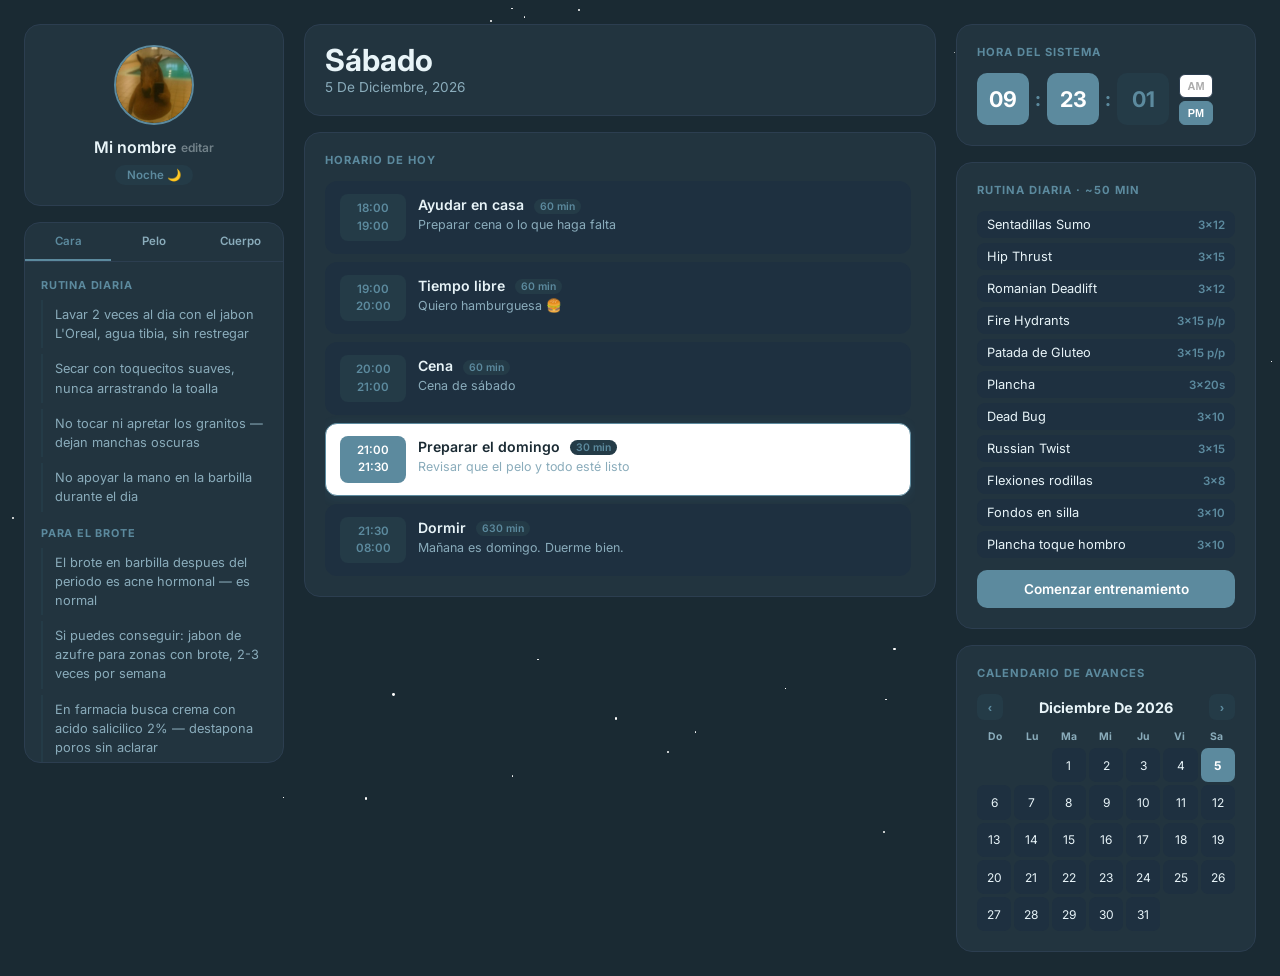
==== commit 172a5f9b: "TIPS" ====
--- a/index.html
+++ b/index.html
@@ -19,300 +19,105 @@
       --border: #e2eef4;
       --radius: 16px;
     }
-
     *, *::before, *::after { box-sizing: border-box; margin: 0; padding: 0; }
-
-    body {
-      font-family: 'Inter', sans-serif;
-      background: var(--bg);
-      color: var(--text);
-      min-height: 100vh;
-      transition: background 1.2s ease;
-    }
-
-    #stars-container {
-      position: fixed; inset: 0; z-index: 0; pointer-events: none;
-      opacity: 0; transition: opacity 2s ease;
-    }
-    .star {
-      position: absolute; background: white; border-radius: 50%;
-      animation: twinkle var(--dur) infinite ease-in-out;
-    }
-    @keyframes twinkle {
-      0%,100% { opacity: 0.15; } 50% { opacity: 0.9; }
-    }
-
-    .app {
-      position: relative; z-index: 1;
-      display: grid;
-      grid-template-columns: 260px 1fr 300px;
-      gap: 20px;
-      padding: 24px;
-      max-width: 1280px;
-      margin: 0 auto;
-      min-height: 100vh;
-      align-items: start;
-    }
-
-    /* ── CARDS ── */
-    .card {
-      background: var(--card);
-      border-radius: var(--radius);
-      border: 1px solid var(--border);
-      padding: 20px;
-    }
-
-    /* ── SIDEBAR IZQUIERDO ── */
+    body { font-family: 'Inter', sans-serif; background: var(--bg); color: var(--text); min-height: 100vh; transition: background 1.2s ease; }
+    #stars-container { position: fixed; inset: 0; z-index: 0; pointer-events: none; opacity: 0; transition: opacity 2s ease; }
+    .star { position: absolute; background: white; border-radius: 50%; animation: twinkle var(--dur) infinite ease-in-out; }
+    @keyframes twinkle { 0%,100% { opacity: 0.15; } 50% { opacity: 0.9; } }
+    .app { position: relative; z-index: 1; display: grid; grid-template-columns: 260px 1fr 300px; gap: 20px; padding: 24px; max-width: 1280px; margin: 0 auto; min-height: 100vh; align-items: start; }
+    .card { background: var(--card); border-radius: var(--radius); border: 1px solid var(--border); padding: 20px; }
     .sidebar-left { display: flex; flex-direction: column; gap: 16px; }
-
     .profile-card { text-align: center; }
-    .avatar-wrap {
-      width: 80px; height: 80px;
-      margin: 0 auto 12px;
-      cursor: pointer; position: relative;
-    }
-    .avatar-wrap img {
-      width: 100%; height: 100%; border-radius: 50%; object-fit: cover;
-      border: 2.5px solid var(--accent);
-    }
-    .avatar-overlay {
-      position: absolute; inset: 0; border-radius: 50%;
-      background: rgba(0,0,0,0.25);
-      display: flex; align-items: center; justify-content: center;
-      font-size: 18px; opacity: 0; transition: 0.2s;
-    }
+    .avatar-wrap { width: 80px; height: 80px; margin: 0 auto 12px; cursor: pointer; position: relative; }
+    .avatar-wrap img { width: 100%; height: 100%; border-radius: 50%; object-fit: cover; border: 2.5px solid var(--accent); }
+    .avatar-overlay { position: absolute; inset: 0; border-radius: 50%; background: rgba(0,0,0,0.25); display: flex; align-items: center; justify-content: center; font-size: 18px; opacity: 0; transition: 0.2s; }
     .avatar-wrap:hover .avatar-overlay { opacity: 1; }
     #avatar-input { display: none; }
-
-    .profile-name {
-      font-size: 1rem; font-weight: 600; color: var(--text);
-      cursor: pointer;
-      display: flex; align-items: center; justify-content: center; gap: 5px;
-    }
+    .profile-name { font-size: 1rem; font-weight: 600; color: var(--text); cursor: pointer; display: flex; align-items: center; justify-content: center; gap: 5px; }
     .profile-name .edit-icon { font-size: 0.75rem; opacity: 0.4; }
-    #name-edit {
-      width: 100%; border: 1.5px solid var(--accent); border-radius: 8px;
-      padding: 6px 10px; font-size: 0.9rem; outline: none;
-      display: none; margin-top: 6px; text-align: center;
-      font-family: 'Inter', sans-serif;
-    }
-    .phase-pill {
-      display: inline-block; margin-top: 8px;
-      background: var(--accent-light); color: var(--accent);
-      font-size: 0.72rem; font-weight: 600;
-      padding: 3px 12px; border-radius: 20px;
-      transition: background 0.5s, color 0.5s;
-    }
-
-    /* TIPS */
+    #name-edit { width: 100%; border: 1.5px solid var(--accent); border-radius: 8px; padding: 6px 10px; font-size: 0.9rem; outline: none; display: none; margin-top: 6px; text-align: center; font-family: 'Inter', sans-serif; }
+    .phase-pill { display: inline-block; margin-top: 8px; background: var(--accent-light); color: var(--accent); font-size: 0.72rem; font-weight: 600; padding: 3px 12px; border-radius: 20px; transition: background 0.5s, color 0.5s; }
     .tips-card { padding: 0; overflow: hidden; }
-    .tips-tabs {
-      display: flex; border-bottom: 1px solid var(--border);
-    }
-    .tips-tab {
-      flex: 1; padding: 11px 4px;
-      font-size: 0.72rem; font-weight: 600;
-      text-align: center; cursor: pointer;
-      color: var(--text-soft);
-      border-bottom: 2px solid transparent;
-      transition: 0.2s;
-    }
+    .tips-tabs { display: flex; border-bottom: 1px solid var(--border); }
+    .tips-tab { flex: 1; padding: 11px 4px; font-size: 0.72rem; font-weight: 600; text-align: center; cursor: pointer; color: var(--text-soft); border-bottom: 2px solid transparent; transition: 0.2s; }
     .tips-tab.active { color: var(--accent); border-bottom-color: var(--accent); }
-
-    .tips-body { padding: 16px; max-height: 460px; overflow-y: auto; }
+    .tips-body { padding: 16px; max-height: 500px; overflow-y: auto; }
     .tips-body::-webkit-scrollbar { width: 3px; }
     .tips-body::-webkit-scrollbar-thumb { background: var(--border); border-radius: 3px; }
-
     .tip-panel { display: none; }
     .tip-panel.active { display: block; }
-
-    .tip-group-title {
-      font-size: 0.68rem; font-weight: 700; letter-spacing: 0.8px;
-      text-transform: uppercase; color: var(--accent);
-      margin: 14px 0 8px;
-    }
+    .tip-group-title { font-size: 0.68rem; font-weight: 700; letter-spacing: 0.8px; text-transform: uppercase; color: var(--accent); margin: 14px 0 8px; }
     .tip-group-title:first-child { margin-top: 0; }
-
-    .tip-item {
-      font-size: 0.8rem; color: var(--text-soft); line-height: 1.5;
-      padding: 5px 0 5px 12px;
-      border-left: 2px solid var(--accent-light);
-      margin-bottom: 6px;
-    }
-
-    /* ── CENTRO ── */
+    .tip-item { font-size: 0.8rem; color: var(--text-soft); line-height: 1.5; padding: 5px 0 5px 12px; border-left: 2px solid var(--accent-light); margin-bottom: 6px; }
     .center-col { display: flex; flex-direction: column; gap: 16px; }
-
-    .date-card {
-      display: flex; align-items: center; justify-content: space-between;
-    }
-    .date-card h2 {
-      font-size: 1.9rem; font-weight: 700; color: var(--text); line-height: 1;
-    }
+    .date-card { display: flex; align-items: center; justify-content: space-between; }
+    .date-card h2 { font-size: 1.9rem; font-weight: 700; color: var(--text); line-height: 1; }
     .date-card p { font-size: 0.85rem; color: var(--text-soft); margin-top: 4px; text-transform: capitalize; }
-
     .schedule-card { padding: 20px; }
-    .section-label {
-      font-size: 0.7rem; font-weight: 700; letter-spacing: 1px;
-      text-transform: uppercase; color: var(--accent); margin-bottom: 14px;
-    }
-    #schedule-container {
-      display: flex; flex-direction: column; gap: 8px;
-      max-height: calc(100vh - 200px); overflow-y: auto; padding-right: 4px;
-    }
+    .section-label { font-size: 0.7rem; font-weight: 700; letter-spacing: 1px; text-transform: uppercase; color: var(--accent); margin-bottom: 14px; }
+    #schedule-container { display: flex; flex-direction: column; gap: 8px; max-height: calc(100vh - 200px); overflow-y: auto; padding-right: 4px; }
     #schedule-container::-webkit-scrollbar { width: 3px; }
     #schedule-container::-webkit-scrollbar-thumb { background: var(--border); border-radius: 3px; }
-
-    .task-card {
-      display: flex; align-items: stretch; gap: 12px;
-      background: var(--accent-soft);
-      border-radius: 12px; padding: 12px 14px;
-      border: 1.5px solid transparent;
-      transition: all 0.25s;
-    }
-    .task-card.active-now {
-      border-color: var(--accent);
-      background: white;
-      box-shadow: 0 2px 12px rgba(70,153,194,0.12);
-    }
-    .time-tag {
-      display: flex; flex-direction: column;
-      align-items: center; justify-content: center;
-      background: var(--accent-light);
-      border-radius: 8px; padding: 6px 10px;
-      min-width: 66px;
-      font-size: 0.72rem; font-weight: 600; color: var(--accent);
-      line-height: 1.5; text-align: center;
-      transition: background 0.3s, color 0.3s;
-    }
+    .task-card { display: flex; align-items: stretch; gap: 12px; background: var(--accent-soft); border-radius: 12px; padding: 12px 14px; border: 1.5px solid transparent; transition: all 0.25s; }
+    .task-card.active-now { border-color: var(--accent); background: white; box-shadow: 0 2px 12px rgba(70,153,194,0.12); }
+    .time-tag { display: flex; flex-direction: column; align-items: center; justify-content: center; background: var(--accent-light); border-radius: 8px; padding: 6px 10px; min-width: 66px; font-size: 0.72rem; font-weight: 600; color: var(--accent); line-height: 1.5; text-align: center; transition: background 0.3s, color 0.3s; }
     .task-card.active-now .time-tag { background: var(--accent); color: white; }
     .task-info strong { font-size: 0.88rem; font-weight: 600; color: var(--text); }
     .task-info p { font-size: 0.78rem; color: var(--text-soft); margin-top: 2px; line-height: 1.4; }
-    .duration-pill {
-      font-size: 0.65rem; font-weight: 600;
-      background: var(--accent-light); color: var(--accent);
-      padding: 1px 6px; border-radius: 8px;
-      margin-left: 6px; vertical-align: middle;
-    }
-
-    .task-card.active-now .task-info strong {
-    color: #1a2a33;
-}
-
-    /* ── SIDEBAR DERECHO ── */
-    .sidebar-right {
-      display: flex; flex-direction: column; gap: 16px;
-      position: sticky; top: 24px;
-    }
-
-    /* RELOJ */
+    .duration-pill { font-size: 0.65rem; font-weight: 600; background: var(--accent-light); color: var(--accent); padding: 1px 6px; border-radius: 8px; margin-left: 6px; vertical-align: middle; }
+    .task-card.active-now .task-info strong { color: #1a2a33; }
+    .sidebar-right { display: flex; flex-direction: column; gap: 16px; position: sticky; top: 24px; }
     .clock-row { display: flex; align-items: center; gap: 6px; margin-top: 10px; }
-    .time-block {
-      width: 52px; height: 52px;
-      background: var(--accent); border-radius: 10px;
-      display: flex; align-items: center; justify-content: center;
-      font-size: 1.35rem; font-weight: 700; color: white;
-      transition: background 0.5s;
-    }
+    .time-block { width: 52px; height: 52px; background: var(--accent); border-radius: 10px; display: flex; align-items: center; justify-content: center; font-size: 1.35rem; font-weight: 700; color: white; transition: background 0.5s; }
     .time-block.sec { background: var(--accent-light); color: var(--accent); }
     .clock-sep { font-size: 1.2rem; font-weight: 700; color: var(--accent); }
     .ampm-stack { display: flex; flex-direction: column; gap: 3px; margin-left: 4px; }
-    .ampm-stack button {
-      width: 34px; height: 24px; border: 1px solid var(--border);
-      background: white; border-radius: 6px;
-      font-size: 0.68rem; font-weight: 700; color: #aaa; cursor: default;
-    }
+    .ampm-stack button { width: 34px; height: 24px; border: 1px solid var(--border); background: white; border-radius: 6px; font-size: 0.68rem; font-weight: 700; color: #aaa; cursor: default; }
     .ampm-stack button.active { background: var(--accent); color: white; border-color: var(--accent); }
-
-    /* ENTRENAMIENTO */
-    .workout-grid {
-      display: flex; flex-direction: column; gap: 5px; margin: 12px 0;
-    }
-    .workout-row {
-      display: flex; justify-content: space-between; align-items: center;
-      font-size: 0.8rem; color: var(--text);
-      padding: 6px 10px; background: var(--accent-soft); border-radius: 8px;
-    }
+    .workout-grid { display: flex; flex-direction: column; gap: 5px; margin: 12px 0; }
+    .workout-row { display: flex; justify-content: space-between; align-items: center; font-size: 0.8rem; color: var(--text); padding: 6px 10px; background: var(--accent-soft); border-radius: 8px; }
     .workout-row span { font-size: 0.72rem; color: var(--accent); font-weight: 600; }
-
-    .btn-go {
-      width: 100%; background: var(--accent); color: white; border: none;
-      padding: 11px; border-radius: 10px;
-      font-size: 0.85rem; font-weight: 600; cursor: pointer;
-      transition: all 0.2s; font-family: 'Inter', sans-serif;
-    }
+    .btn-go { width: 100%; background: var(--accent); color: white; border: none; padding: 11px; border-radius: 10px; font-size: 0.85rem; font-weight: 600; cursor: pointer; transition: all 0.2s; font-family: 'Inter', sans-serif; }
     .btn-go:hover { filter: brightness(1.08); transform: translateY(-1px); }
-
-    /* CALENDARIO */
     .cal-nav { display: flex; align-items: center; justify-content: space-between; margin-bottom: 10px; }
     #month-year { font-size: 0.9rem; font-weight: 700; color: var(--text); text-transform: capitalize; }
-    .nav-btn {
-      width: 26px; height: 26px; background: var(--accent-light); color: var(--accent);
-      border: none; border-radius: 7px; font-weight: 700; cursor: pointer;
-      display: flex; align-items: center; justify-content: center; transition: 0.2s;
-    }
+    .nav-btn { width: 26px; height: 26px; background: var(--accent-light); color: var(--accent); border: none; border-radius: 7px; font-weight: 700; cursor: pointer; display: flex; align-items: center; justify-content: center; transition: 0.2s; }
     .nav-btn:hover { background: var(--accent); color: white; }
-    .cal-weekdays {
-      display: grid; grid-template-columns: repeat(7,1fr);
-      text-align: center; font-size: 0.65rem; font-weight: 700;
-      color: var(--text-soft); margin-bottom: 5px;
-    }
+    .cal-weekdays { display: grid; grid-template-columns: repeat(7,1fr); text-align: center; font-size: 0.65rem; font-weight: 700; color: var(--text-soft); margin-bottom: 5px; }
     .calendar-grid { display: grid; grid-template-columns: repeat(7,1fr); gap: 3px; }
-    .calendar-day {
-      aspect-ratio: 1; display: flex; align-items: center; justify-content: center;
-      font-size: 0.75rem; border-radius: 7px; cursor: pointer;
-      background: var(--accent-soft); transition: 0.2s;
-    }
+    .calendar-day { aspect-ratio: 1; display: flex; align-items: center; justify-content: center; font-size: 0.75rem; border-radius: 7px; cursor: pointer; background: var(--accent-soft); transition: 0.2s; }
     .calendar-day:hover { background: var(--accent); color: white; }
     .calendar-day.today { background: var(--accent) !important; color: white !important; font-weight: 700; }
     .calendar-day.day-has-photo { border: 2px solid #f4a261; font-weight: 700; }
     .calendar-day.empty { background: transparent; cursor: default; }
-
-    /* MODAL */
-    .modal {
-      display: none; position: fixed; inset: 0;
-      background: rgba(0,0,0,0.4); z-index: 1000;
-      align-items: center; justify-content: center;
-      backdrop-filter: blur(4px);
-    }
-    .modal-inner {
-      background: white; border-radius: 20px;
-      padding: 24px; width: 90%; max-width: 360px; text-align: center;
-      box-shadow: 0 16px 50px rgba(0,0,0,0.15);
-    }
+    .modal { display: none; position: fixed; inset: 0; background: rgba(0,0,0,0.4); z-index: 1000; align-items: center; justify-content: center; backdrop-filter: blur(4px); }
+    .modal-inner { background: white; border-radius: 20px; padding: 24px; width: 90%; max-width: 360px; text-align: center; box-shadow: 0 16px 50px rgba(0,0,0,0.15); }
     .modal-inner h4 { font-size: 0.95rem; font-weight: 700; margin-bottom: 14px; }
     #photo-preview img { width: 100%; max-height: 280px; object-fit: contain; border-radius: 12px; margin-bottom: 14px; }
     .modal-btns { display: flex; gap: 8px; justify-content: center; flex-wrap: wrap; }
     .btn-upload { background: var(--accent); color: white; border: none; padding: 9px 16px; border-radius: 9px; cursor: pointer; font-size: 0.82rem; font-weight: 600; }
     .btn-del { background: #fee2e2; color: #dc2626; border: none; padding: 9px 16px; border-radius: 9px; cursor: pointer; font-size: 0.82rem; font-weight: 600; }
     .btn-cls { background: var(--accent-soft); color: var(--text-soft); border: none; padding: 9px 16px; border-radius: 9px; cursor: pointer; font-size: 0.82rem; }
-
-    @media (max-width: 900px) {
-      .app { grid-template-columns: 1fr; padding: 14px; gap: 14px; }
-      .sidebar-right { position: static; }
-      #schedule-container { max-height: 65vh; }
-    }
+    @media (max-width: 900px) { .app { grid-template-columns: 1fr; padding: 14px; gap: 14px; } .sidebar-right { position: static; } #schedule-container { max-height: 65vh; } }
   </style>
 </head>
 <body>
   <div id="stars-container"></div>
-
   <div class="app">
 
-    <!-- SIDEBAR IZQUIERDO -->
     <aside class="sidebar-left">
       <div class="card profile-card">
         <div class="avatar-wrap" onclick="document.getElementById('avatar-input').click()">
           <img id="avatar-img" src="assets/a1.png" alt="foto"/>
-          <div class="avatar-overlay">📷</div>
+          <div class="avatar-overlay">foto</div>
         </div>
         <input type="file" id="avatar-input" accept="image/*"/>
         <div class="profile-name" id="name-display" onclick="startEditName()">
           <span id="name-text">Mi nombre</span>
-          <span class="edit-icon">✏️</span>
+          <span class="edit-icon">editar</span>
         </div>
         <input type="text" id="name-edit" placeholder="Tu nombre..." onblur="saveName()" onkeydown="if(event.key==='Enter') saveName()"/>
-        <div class="phase-pill" id="phase-badge">Mañana</div>
+        <div class="phase-pill" id="phase-badge">Manana</div>
       </div>
 
       <div class="card tips-card">
@@ -322,45 +127,62 @@
           <div class="tips-tab" onclick="switchTip(this,'cuerpo')">Cuerpo</div>
         </div>
         <div class="tips-body">
+
           <div class="tip-panel active" id="tip-cara">
             <div class="tip-group-title">Rutina diaria</div>
-            <div class="tip-item">Lavar 2 veces al día con el jabón L'Oréal, agua tibia, sin restregar</div>
-            <div class="tip-item">Secar con toquecitos suaves, nunca arrastrando</div>
+            <div class="tip-item">Lavar 2 veces al dia con el jabon L'Oreal, agua tibia, sin restregar</div>
+            <div class="tip-item">Secar con toquecitos suaves, nunca arrastrando la toalla</div>
             <div class="tip-item">No tocar ni apretar los granitos — dejan manchas oscuras</div>
-            <div class="tip-item">No apoyar la mano en la barbilla durante el día</div>
+            <div class="tip-item">No apoyar la mano en la barbilla durante el dia</div>
+            <div class="tip-group-title">Para el brote</div>
+            <div class="tip-item">El brote en barbilla despues del periodo es acne hormonal — es normal</div>
+            <div class="tip-item">Si puedes conseguir: jabon de azufre para zonas con brote, 2-3 veces por semana</div>
+            <div class="tip-item">En farmacia busca crema con acido salicilico 2% — destapona poros sin aclarar</div>
             <div class="tip-group-title">Fotos</div>
-            <div class="tip-item">Camera at neck level, not from above</div>
-            <div class="tip-item">Turned 30-45° sideways — it suits you better than from the front</div>
-            <div class="tip-item">Window light in front of you for even skin tone</div>
-          </div>
+            <div class="tip-item">Camara a la altura del cuello, no desde arriba</div>
+            <div class="tip-item">Girada 30-45 grados de lado — te favorece mas que de frente directa</div>
+            <div class="tip-item">Luz de ventana frente a ti para piel uniforme y rasgos suaves</div>
+          </div>
+
           <div class="tip-panel" id="tip-pelo">
-            <div class="tip-group-title">Antes de mojar</div>
-            <div class="tip-item">Desenredar en seco por secciones — el pelo mojado enredado se rompe</div>
-            <div class="tip-item">Dividir en 4 secciones, trabajar con dedos o peine de dientes anchos</div>
-            <div class="tip-group-title">En la ducha</div>
-            <div class="tip-item">Shampoo solo en el cuero cabelludo, masajear con yemas</div>
-            <div class="tip-item">Acondicionador de medios a puntas, bastante cantidad — 5 min</div>
-            <div class="tip-item">Desenredar con dedos mientras el acondicionador está puesto</div>
-            <div class="tip-item">Enjuague final con agua FRÍA — cierra la cutícula, da brillo</div>
-            <div class="tip-group-title">Saliendo</div>
-            <div class="tip-item">Envolver suave con camiseta de algodón, nunca frotar</div>
-            <div class="tip-item">Mascarilla Garnier húmedo, 10 min, enjuagar</div>
-            <div class="tip-item">Activador Terra por secciones retorciendo levemente</div>
-            <div class="tip-item">No tocar hasta que seque completamente</div>
-            <div class="tip-group-title">Entre lavados</div>
-            <div class="tip-item">Máximo 1-2 veces/semana — el pelo tipo 4 se reseca</div>
-            <div class="tip-item">Para refrescar: spray de agua + activador Terra por encima</div>
-          </div>
+            <div class="tip-group-title">Dia de lavado (1 vez por semana)</div>
+            <div class="tip-item">Pelo seco — divide en 4 secciones y desenreda cada una con los dedos antes de entrar a la ducha</div>
+            <div class="tip-item">En la ducha — suelta todo, moja el pelo completo y aplica Terra Color Shampoo en el cuero cabelludo, masajear con yemas</div>
+            <div class="tip-item">Yellow Curly Conditioner o Color Mask (no los dos el mismo dia) de medios a puntas, bastante cantidad, 5-15 min — si quedaron nudos, desenredar con dedos mientras esta puesto porque resbala mejor</div>
+            <div class="tip-item">Color Mask es para hidratacion profunda, usarla en reemplazo del acondicionador, no ademas de el</div>
+            <div class="tip-item">Enjuague final con agua FRIA — cierra la cuticula y da brillo</div>
+            <div class="tip-item">Salir envolviendo suave con camiseta de algodon, nunca frotar con toalla</div>
+            <div class="tip-item">Dejar secar sin tocar — no frotar ni revolver el pelo seco</div>
+            <div class="tip-group-title">Dias intermedios</div>
+            <div class="tip-item">Solo spray de agua si el pelo se siente seco — nada mas</div>
+            <div class="tip-group-title">El resto de dias</div>
+            <div class="tip-item">No tocar — dejar que el pelo descanse y retenga la humedad</div>
+            <div class="tip-item">El Curly Activator y gel Etniker son para definir rizos — si no buscas ese resultado no los necesitas</div>
+            <div class="tip-item">El Babaria acondicionador usarlo para el cuerpo, el Yellow es mejor para tu tipo de pelo</div>
+          </div>
+
           <div class="tip-panel" id="tip-cuerpo">
-            <div class="tip-group-title">Body</div>
-            <div class="tip-item">Apply deodorant the night before as well.</div>
-            <div class="tip-item">Feet: Soak for 10 minutes with water and baking soda twice a week</div>
-          </div>
+            <div class="tip-group-title">Olor corporal</div>
+            <div class="tip-item">Aplicar desodorante tambien la noche anterior, no solo en la manana</div>
+            <div class="tip-item">Pies: remojo 10 min con agua y bicarbonato 2 veces por semana</div>
+            <div class="tip-group-title">Zona intima</div>
+            <div class="tip-item">Solo agua tibia por fuera — el interior se limpia solo, el jabon altera el pH</div>
+            <div class="tip-item">Cambiar el protector mas seguido durante el dia</div>
+            <div class="tip-item">Un olor leve despues de horas con protector puesto es completamente normal</div>
+            <div class="tip-group-title">Piel</div>
+            <div class="tip-item">Las estrias en gluteos son normales — casi todo el mundo las tiene</div>
+            <div class="tip-item">Aceite de rosa mosqueta o manteca de karite aplicado regularmente las hace menos visibles</div>
+            <div class="tip-item">Las lineas en rodillas probablemente son de crecimiento, no estrias</div>
+            <div class="tip-group-title">Dientes</div>
+            <div class="tip-item">Bicarbonato con un poco de agua hasta hacer pasta, cepillar suave 1-2 min, una vez por semana maximo</div>
+            <div class="tip-item">Mas seguido dania el esmalte — no excederse</div>
+            <div class="tip-item">Reducir cafe, te negro o gaseosas oscuras — manchan mas que cualquier otra cosa</div>
+          </div>
+
         </div>
       </div>
     </aside>
 
-    <!-- CENTRO -->
     <div class="center-col">
       <div class="card date-card">
         <div>
@@ -374,7 +196,6 @@
       </div>
     </div>
 
-    <!-- SIDEBAR DERECHO -->
     <aside class="sidebar-right">
       <div class="card">
         <div class="section-label">Hora del sistema</div>
@@ -394,40 +215,39 @@
       <div class="card">
         <div class="section-label">Rutina diaria · ~50 min</div>
         <div class="workout-grid">
-          <div class="workout-row">Sentadillas Sumo <span>3×12</span></div>
-          <div class="workout-row">Hip Thrust <span>3×15</span></div>
-          <div class="workout-row">Romanian Deadlift <span>3×12</span></div>
-          <div class="workout-row">Fire Hydrants <span>3×15 p/p</span></div>
-          <div class="workout-row">Patada de Glúteo <span>3×15 p/p</span></div>
-          <div class="workout-row">Plancha <span>3×20s</span></div>
-          <div class="workout-row">Dead Bug <span>3×10</span></div>
-          <div class="workout-row">Russian Twist <span>3×15</span></div>
-          <div class="workout-row">Flexiones rodillas <span>3×8</span></div>
-          <div class="workout-row">Fondos en silla <span>3×10</span></div>
-          <div class="workout-row">Plancha toque hombro <span>3×10</span></div>
-        </div>
-        <button class="btn-go" onclick="window.location.href='entrenamiento.html'">Comenzar entrenamiento →</button>
+          <div class="workout-row">Sentadillas Sumo <span>3x12</span></div>
+          <div class="workout-row">Hip Thrust <span>3x15</span></div>
+          <div class="workout-row">Romanian Deadlift <span>3x12</span></div>
+          <div class="workout-row">Fire Hydrants <span>3x15 p/p</span></div>
+          <div class="workout-row">Patada de Gluteo <span>3x15 p/p</span></div>
+          <div class="workout-row">Plancha <span>3x20s</span></div>
+          <div class="workout-row">Dead Bug <span>3x10</span></div>
+          <div class="workout-row">Russian Twist <span>3x15</span></div>
+          <div class="workout-row">Flexiones rodillas <span>3x8</span></div>
+          <div class="workout-row">Fondos en silla <span>3x10</span></div>
+          <div class="workout-row">Plancha toque hombro <span>3x10</span></div>
+        </div>
+        <button class="btn-go" onclick="window.location.href='entrenamiento.html'">Comenzar entrenamiento</button>
       </div>
 
       <div class="card">
         <div class="section-label">Calendario de avances</div>
         <div class="cal-nav">
-          <button class="nav-btn" onclick="changeMonth(-1)">‹</button>
+          <button class="nav-btn" onclick="changeMonth(-1)">&#8249;</button>
           <span id="month-year"></span>
-          <button class="nav-btn" onclick="changeMonth(1)">›</button>
+          <button class="nav-btn" onclick="changeMonth(1)">&#8250;</button>
         </div>
         <div class="cal-weekdays">
-          <div>Do</div><div>Lu</div><div>Ma</div><div>Mi</div><div>Ju</div><div>Vi</div><div>Sá</div>
+          <div>Do</div><div>Lu</div><div>Ma</div><div>Mi</div><div>Ju</div><div>Vi</div><div>Sa</div>
         </div>
         <div id="calendar-days" class="calendar-grid"></div>
       </div>
     </aside>
   </div>
 
-  <!-- MODAL -->
   <div id="photo-modal" class="modal">
     <div class="modal-inner">
-      <h4 id="selected-date-text">Día seleccionado</h4>
+      <h4 id="selected-date-text">Dia seleccionado</h4>
       <div id="photo-preview"></div>
       <div class="modal-btns">
         <input type="file" id="upload-photo" accept="image/*" style="display:none"/>
@@ -440,7 +260,6 @@
 
   <script src="index.js"></script>
   <script>
-    // Nombre
     const sn = localStorage.getItem('profileName');
     if (sn) document.getElementById('name-text').textContent = sn;
     function startEditName() {
@@ -455,7 +274,6 @@
       document.getElementById('name-edit').style.display = 'none';
       document.getElementById('name-display').style.display = 'flex';
     }
-    // Avatar
     const sa = localStorage.getItem('profileAvatar');
     if (sa) document.getElementById('avatar-img').src = sa;
     document.getElementById('avatar-input').addEventListener('change', function(e) {
@@ -464,7 +282,6 @@
       r.onload = ev => { try { localStorage.setItem('profileAvatar', ev.target.result); document.getElementById('avatar-img').src = ev.target.result; } catch(e) { alert('Imagen muy pesada'); } };
       r.readAsDataURL(f);
     });
-    // Tips tabs
     function switchTip(el, tab) {
       document.querySelectorAll('.tip-panel').forEach(p => p.classList.remove('active'));
       document.querySelectorAll('.tips-tab').forEach(t => t.classList.remove('active'));
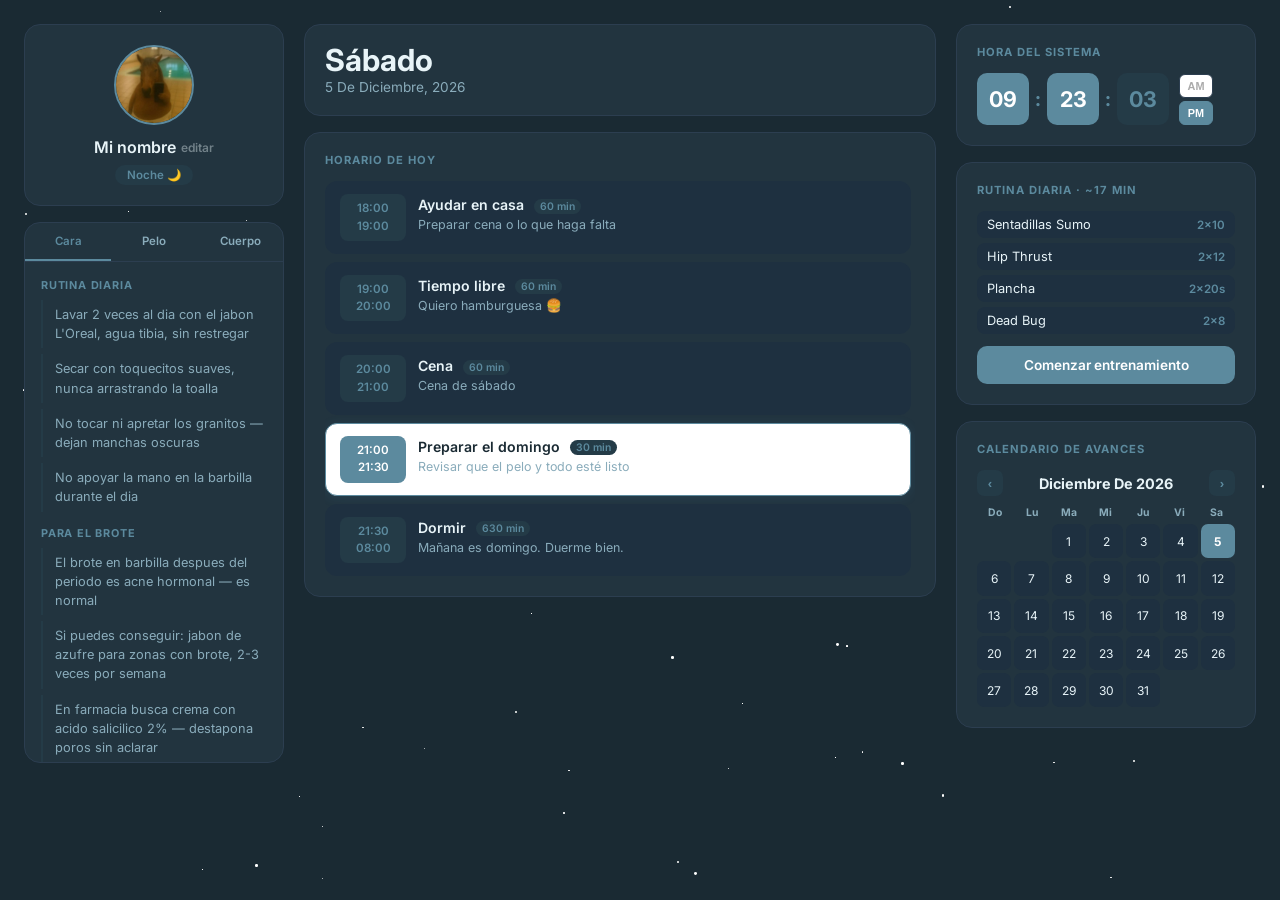
==== commit 703f2239: "rtutina realista" ====
--- a/index.html
+++ b/index.html
@@ -213,19 +213,12 @@
       </div>
 
       <div class="card">
-        <div class="section-label">Rutina diaria · ~50 min</div>
+        <div class="section-label">Rutina diaria · ~17 min</div>
         <div class="workout-grid">
-          <div class="workout-row">Sentadillas Sumo <span>3x12</span></div>
-          <div class="workout-row">Hip Thrust <span>3x15</span></div>
-          <div class="workout-row">Romanian Deadlift <span>3x12</span></div>
-          <div class="workout-row">Fire Hydrants <span>3x15 p/p</span></div>
-          <div class="workout-row">Patada de Gluteo <span>3x15 p/p</span></div>
-          <div class="workout-row">Plancha <span>3x20s</span></div>
-          <div class="workout-row">Dead Bug <span>3x10</span></div>
-          <div class="workout-row">Russian Twist <span>3x15</span></div>
-          <div class="workout-row">Flexiones rodillas <span>3x8</span></div>
-          <div class="workout-row">Fondos en silla <span>3x10</span></div>
-          <div class="workout-row">Plancha toque hombro <span>3x10</span></div>
+          <div class="workout-row">Sentadillas Sumo <span>2x10</span></div>
+          <div class="workout-row">Hip Thrust <span>2x12</span></div>
+          <div class="workout-row">Plancha <span>2x20s</span></div>
+          <div class="workout-row">Dead Bug <span>2x8</span></div>
         </div>
         <button class="btn-go" onclick="window.location.href='entrenamiento.html'">Comenzar entrenamiento</button>
       </div>
